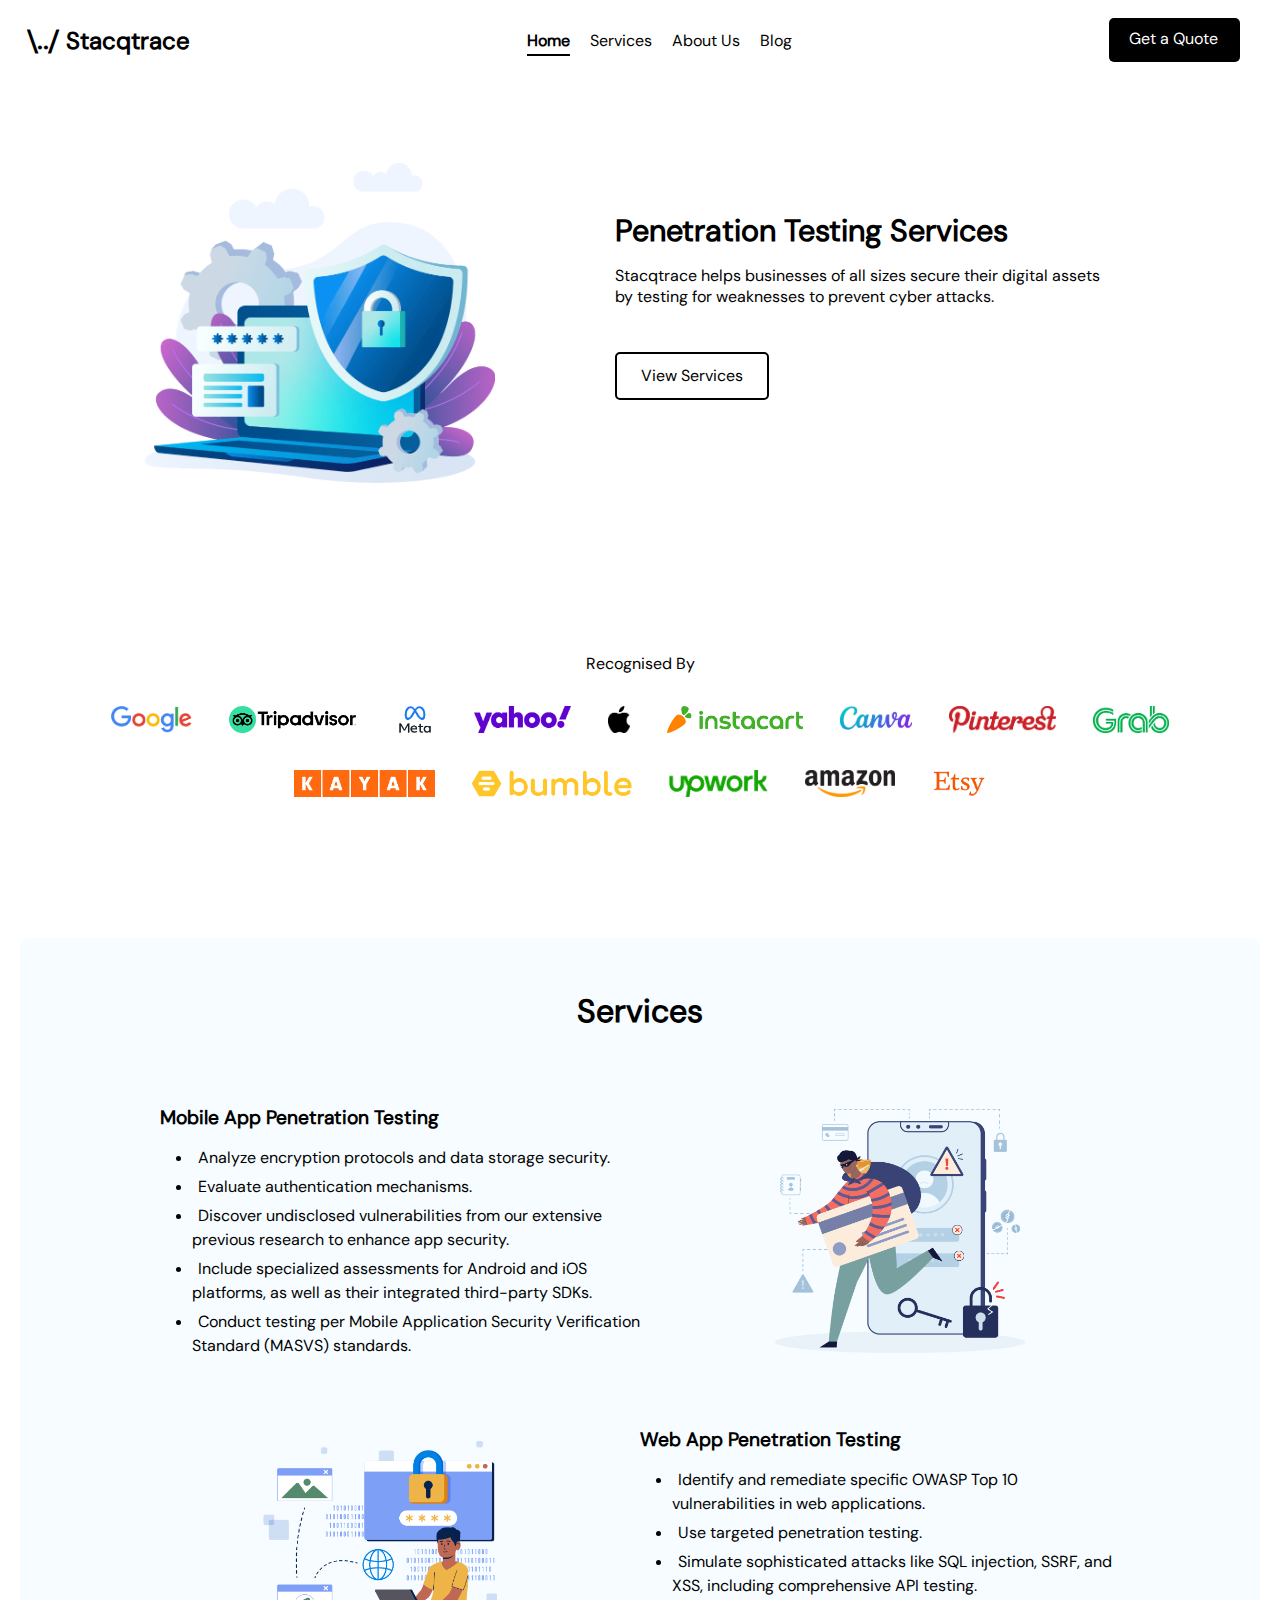
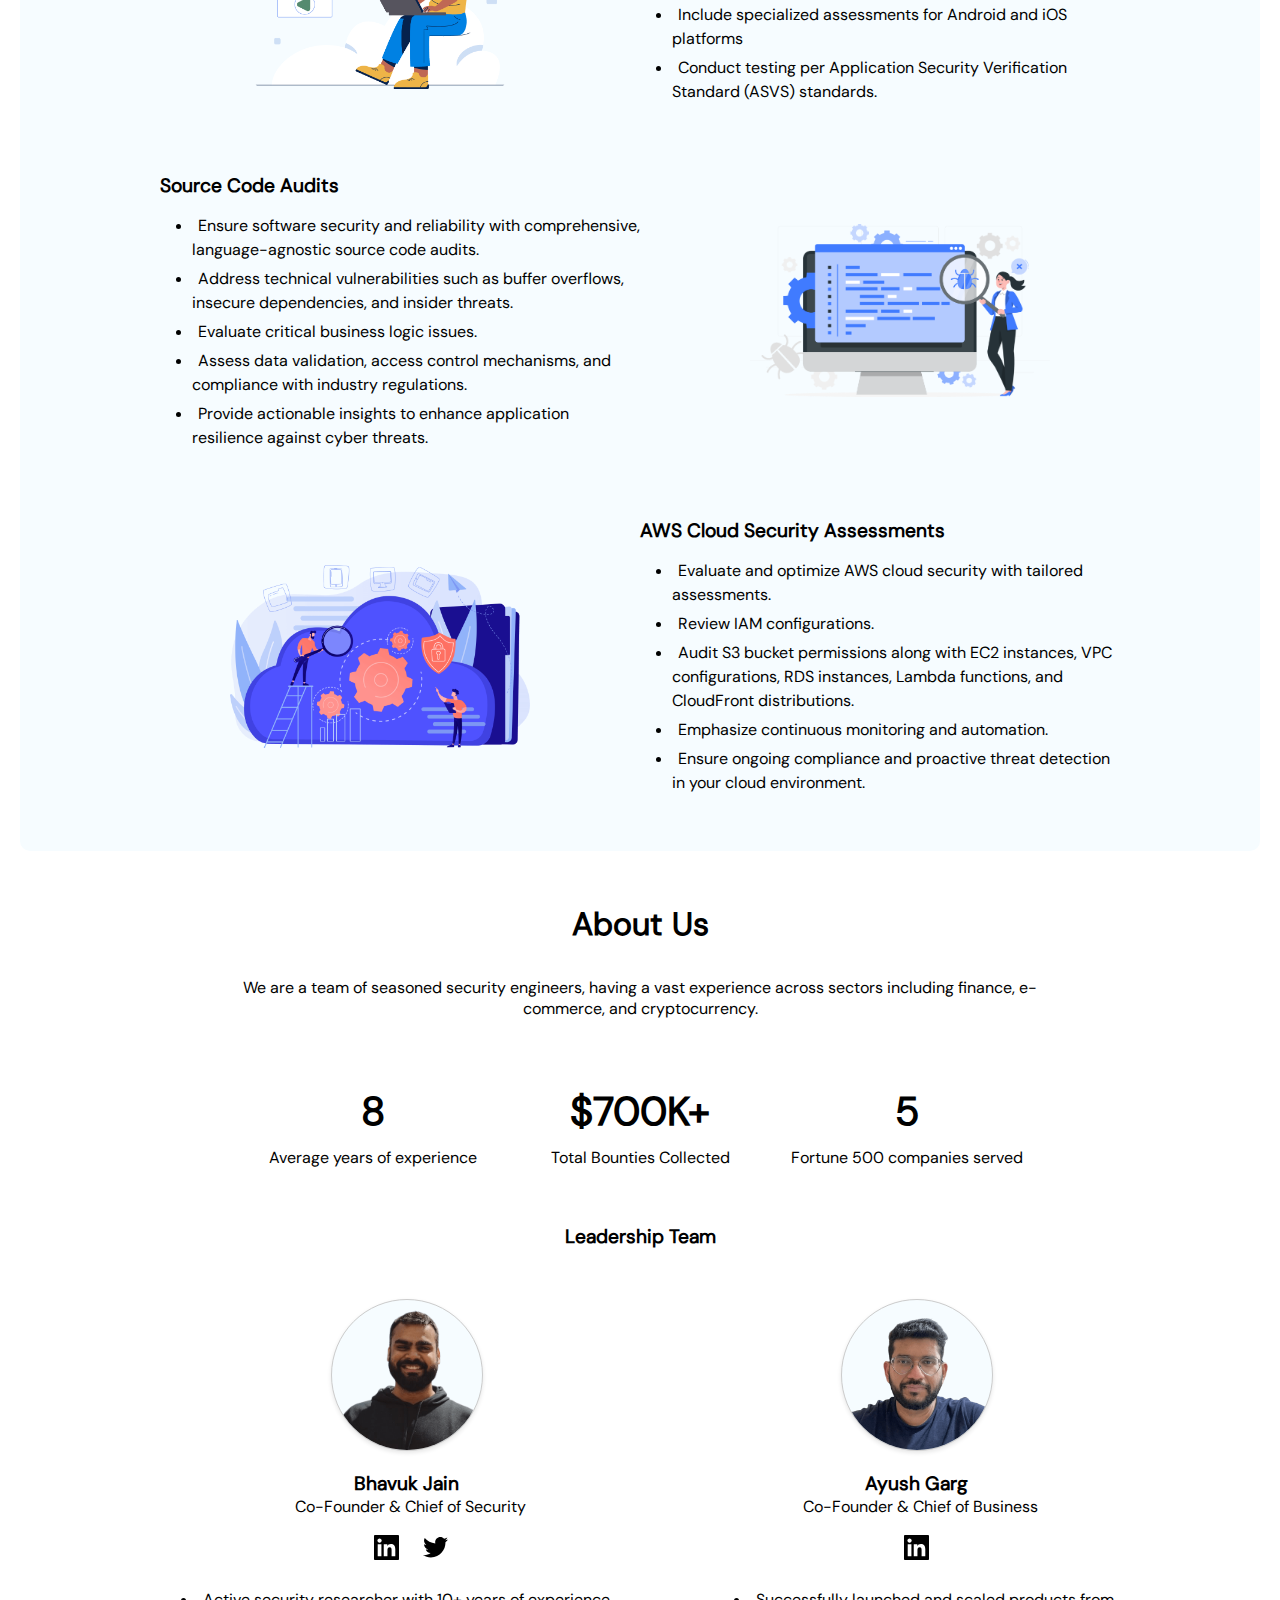
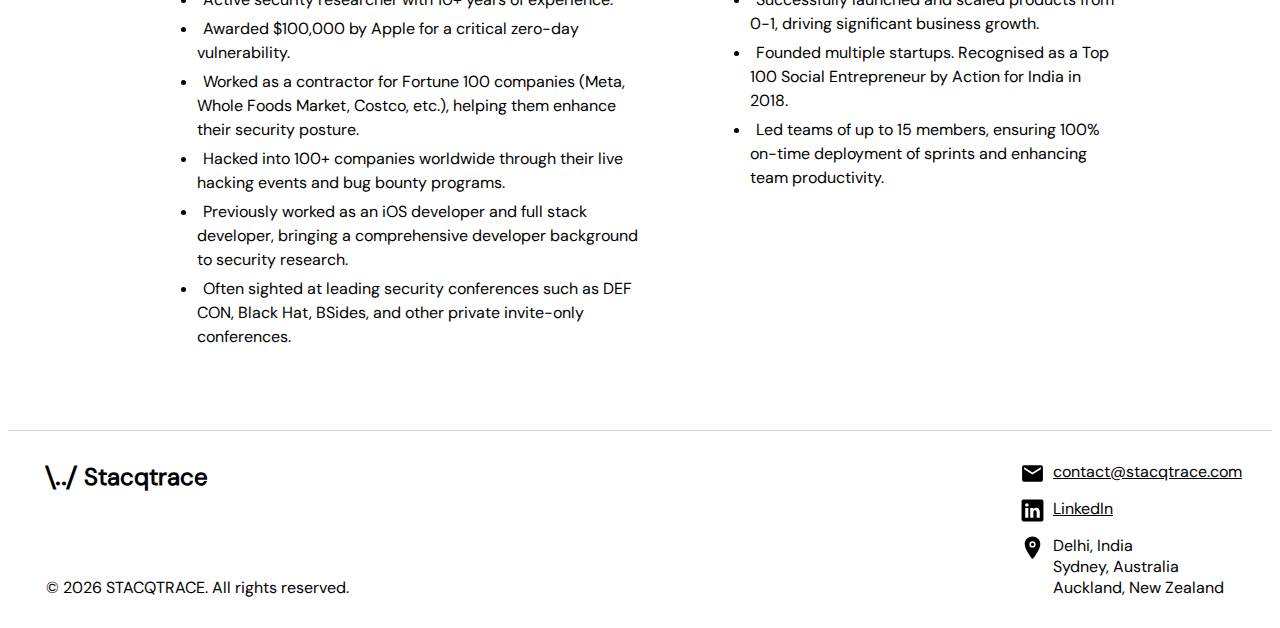
==== index.html @ ad6ca6e6 "favicon fix" ====
<!DOCTYPE html><html><head><meta charSet="utf-8"/><meta http-equiv="x-ua-compatible" content="ie=edge"/><meta name="viewport" content="width=device-width, initial-scale=1, shrink-to-fit=no"/><meta name="generator" content="Gatsby 5.13.5"/><meta data-react-helmet="true" name="description" content="Penetration Testing Services"/><meta data-react-helmet="true" property="og:title" content="Stacqtrace"/><meta data-react-helmet="true" property="og:description" content="Penetration Testing Services"/><meta data-react-helmet="true" property="og:image" content="https://stacqtrace.com/icon.png"/><meta data-react-helmet="true" property="og:url" content="https://stacqtrace.com"/><meta data-react-helmet="true" property="og:type" content="website"/><meta data-react-helmet="true" name="twitter:card" content="summary_large_image"/><meta data-react-helmet="true" name="twitter:title" content="Stacqtrace"/><meta data-react-helmet="true" name="twitter:description" content="Penetration Testing Services"/><meta data-react-helmet="true" name="twitter:image" content="https://stacqtrace.com/icon.png"/><style data-href="/styles.8df2795096fae290df14.css" data-identity="gatsby-global-css">@font-face{font-display:swap;font-family:DM Sans;font-style:normal;font-weight:400;src:url([data-uri]) format("woff2"),url(/static/dm-sans-latin-ext-400-normal-413af63a119bbef9e8cdc47bfcb71fc8.woff) format("woff");unicode-range:u+0100-02af,u+0304,u+0308,u+0329,u+1e00-1e9f,u+1ef2-1eff,u+2020,u+20a0-20ab,u+20ad-20c0,u+2113,u+2c60-2c7f,u+a720-a7ff}@font-face{font-display:swap;font-family:DM Sans;font-style:normal;font-weight:400;src:url(/static/dm-sans-latin-400-normal-d6dd259ebf3e3a66be698d01f466e591.woff2) format("woff2"),url(/static/dm-sans-latin-400-normal-693210afc0f6e924904e821ef7cf7c60.woff) format("woff");unicode-range:u+00??,u+0131,u+0152-0153,u+02bb-02bc,u+02c6,u+02da,u+02dc,u+0304,u+0308,u+0329,u+2000-206f,u+2074,u+20ac,u+2122,u+2191,u+2193,u+2212,u+2215,u+feff,u+fffd}@font-face{font-display:swap;font-family:Ubuntu;font-style:normal;font-weight:400;src:url(/static/ubuntu-cyrillic-ext-400-normal-80c010be16bde8b7e613a74066e2b9ef.woff2) format("woff2"),url(/static/ubuntu-cyrillic-ext-400-normal-fe8ca02775a36a7640cb6bc815f2a5f4.woff) format("woff");unicode-range:u+0460-052f,u+1c80-1c88,u+20b4,u+2de0-2dff,u+a640-a69f,u+fe2e-fe2f}@font-face{font-display:swap;font-family:Ubuntu;font-style:normal;font-weight:400;src:url(/static/ubuntu-cyrillic-400-normal-5baf1f37de97e50ab654c46ecdfa687b.woff2) format("woff2"),url([data-uri]) format("woff");unicode-range:u+0301,u+0400-045f,u+0490-0491,u+04b0-04b1,u+2116}@font-face{font-display:swap;font-family:Ubuntu;font-style:normal;font-weight:400;src:url(/static/ubuntu-greek-ext-400-normal-7f5049065c02fb5e06282aeab839cbb2.woff2) format("woff2"),url([data-uri]) format("woff");unicode-range:u+1f??}@font-face{font-display:swap;font-family:Ubuntu;font-style:normal;font-weight:400;src:url(/static/ubuntu-greek-400-normal-038ee74fde7a2c872ee2f9a62edb69d8.woff2) format("woff2"),url([data-uri]) format("woff");unicode-range:u+0370-0377,u+037a-037f,u+0384-038a,u+038c,u+038e-03a1,u+03a3-03ff}@font-face{font-display:swap;font-family:Ubuntu;font-style:normal;font-weight:400;src:url(/static/ubuntu-latin-ext-400-normal-9967dbf10fc3cb92edfb247472a17ec0.woff2) format("woff2"),url(/static/ubuntu-latin-ext-400-normal-da2e1b790a2d4c962274feaf7f0f518f.woff) format("woff");unicode-range:u+0100-02af,u+0304,u+0308,u+0329,u+1e00-1e9f,u+1ef2-1eff,u+2020,u+20a0-20ab,u+20ad-20c0,u+2113,u+2c60-2c7f,u+a720-a7ff}@font-face{font-display:swap;font-family:Ubuntu;font-style:normal;font-weight:400;src:url(/static/ubuntu-latin-400-normal-2f02effe392a63dc07a5cdf187b2ef09.woff2) format("woff2"),url(/static/ubuntu-latin-400-normal-933b7e9d7979ff75be23b575df798149.woff) format("woff");unicode-range:u+00??,u+0131,u+0152-0153,u+02bb-02bc,u+02c6,u+02da,u+02dc,u+0304,u+0308,u+0329,u+2000-206f,u+2074,u+20ac,u+2122,u+2191,u+2193,u+2212,u+2215,u+feff,u+fffd}</style><link as="font" href="/static/ubuntu-latin-400-normal-2f02effe392a63dc07a5cdf187b2ef09.woff2" rel="preload" crossorigin="anonymous"/><link as="font" href="/static/dm-sans-latin-400-normal-d6dd259ebf3e3a66be698d01f466e591.woff2" rel="preload" crossorigin="anonymous"/><style>.gatsby-image-wrapper{position:relative;overflow:hidden}.gatsby-image-wrapper picture.object-fit-polyfill{position:static!important}.gatsby-image-wrapper img{bottom:0;height:100%;left:0;margin:0;max-width:none;padding:0;position:absolute;right:0;top:0;width:100%;object-fit:cover}.gatsby-image-wrapper [data-main-image]{opacity:0;transform:translateZ(0);transition:opacity .25s linear;will-change:opacity}.gatsby-image-wrapper-constrained{display:inline-block;vertical-align:top}</style><noscript><style>.gatsby-image-wrapper noscript [data-main-image]{opacity:1!important}.gatsby-image-wrapper [data-placeholder-image]{opacity:0!important}</style></noscript><script type="module">const e="undefined"!=typeof HTMLImageElement&&"loading"in HTMLImageElement.prototype;e&&document.body.addEventListener("load",(function(e){const t=e.target;if(void 0===t.dataset.mainImage)return;if(void 0===t.dataset.gatsbyImageSsr)return;let a=null,n=t;for(;null===a&&n;)void 0!==n.parentNode.dataset.gatsbyImageWrapper&&(a=n.parentNode),n=n.parentNode;const o=a.querySelector("[data-placeholder-image]"),r=new Image;r.src=t.currentSrc,r.decode().catch((()=>{})).then((()=>{t.style.opacity=1,o&&(o.style.opacity=0,o.style.transition="opacity 500ms linear")}))}),!0);</script><title data-react-helmet="true">Stacqtrace</title><link rel="preconnect" href="https://www.googletagmanager.com"/><link rel="dns-prefetch" href="https://www.googletagmanager.com"/><link rel="icon" href="/favicon-32x32.png?v=13cc28599779debf36a614b6a0c98273" type="image/png"/><link rel="manifest" href="/manifest.webmanifest" crossorigin="anonymous"/><link rel="apple-touch-icon" sizes="16x16" href="/favicon-16x16.png?v=13cc28599779debf36a614b6a0c98273"/><link rel="apple-touch-icon" sizes="32x32" href="/favicon-32x32.png?v=13cc28599779debf36a614b6a0c98273"/><link rel="apple-touch-icon" sizes="96x96" href="/favicon-96x96.png?v=13cc28599779debf36a614b6a0c98273"/><link rel="apple-touch-icon" sizes="500x500" href="/icon.png?v=13cc28599779debf36a614b6a0c98273"/><title data-gatsby-head="true">Stacqtrace</title></head><body><div id="___gatsby"><div style="outline:none" tabindex="-1" id="gatsby-focus-wrapper"><div><div></div><div id="home"><div></div></div><div id="services"><div></div></div><div id="about-us"><div></div></div><div style="max-width:600px;margin:0 auto;padding:20px"><style>
          .form::placeholder {
            font-family: &#x27;DM Sans&#x27;;
          }
        </style><div style="position:fixed;top:0;left:0;width:100%;height:100%;background-color:rgba(0, 0, 0, 0.5);display:none;z-index:1000"></div><div style="position:fixed;border-radius:10px;top:50%;left:50%;width:50%;transform:translate(-50%, -50%);background-color:#fff;padding:20px;box-shadow:0 0 10px rgba(0, 0, 0, 0.1);z-index:1001;display:none;max-width:80%;max-height:80%;overflow:auto"><svg stroke="currentColor" fill="currentColor" stroke-width="0" viewBox="0 0 1024 1024" fill-rule="evenodd" style="position:absolute;right:16px;cursor:pointer" height="25" width="25" xmlns="http://www.w3.org/2000/svg"><path d="M512 64c247.4 0 448 200.6 448 448S759.4 960 512 960 64 759.4 64 512 264.6 64 512 64Zm0 76c-205.4 0-372 166.6-372 372s166.6 372 372 372 372-166.6 372-372-166.6-372-372-372Zm128.013 198.826c.023.007.042.018.083.059l45.02 45.019c.04.04.05.06.058.083a.118.118 0 0 1 0 .07c-.007.022-.018.041-.059.082L557.254 512l127.861 127.862a.268.268 0 0 1 .05.06l.009.023a.118.118 0 0 1 0 .07c-.007.022-.018.041-.059.082l-45.019 45.02c-.04.04-.06.05-.083.058a.118.118 0 0 1-.07 0c-.022-.007-.041-.018-.082-.059L512 557.254 384.14 685.115c-.042.041-.06.052-.084.059a.118.118 0 0 1-.07 0c-.022-.007-.041-.018-.082-.059l-45.02-45.019c-.04-.04-.05-.06-.058-.083a.118.118 0 0 1 0-.07c.007-.022.018-.041.059-.082L466.745 512l-127.86-127.86a.268.268 0 0 1-.05-.061l-.009-.023a.118.118 0 0 1 0-.07c.007-.022.018-.041.059-.082l45.019-45.02c.04-.04.06-.05.083-.058a.118.118 0 0 1 .07 0c.022.007.041.018.082.059L512 466.745l127.862-127.86c.04-.041.06-.052.083-.059a.118.118 0 0 1 .07 0Z"></path></svg><p style="text-align:center;margin-bottom:20px;color:#000000;font-family:DM Sans;font-size:2rem;font-weight:bold">Contact Us</p><form style="display:flex;flex-direction:column"><div style="margin-bottom:15px"><p style="font-weight:bold;color:#000000;font-family:DM Sans">Please tell us how can we help you?</p><textarea class="form" name="message" style="width:100%;padding:8px;font-size:1rem;border:1px solid #ccc;border-radius:4px;box-sizing:border-box;resize:vertical;margin-top:5px" rows="4" placeholder="Message...." required=""></textarea></div><div style="margin-bottom:15px"><p style="font-weight:bold;color:#000000;font-family:DM Sans">How shall we get back to you?</p><input class="form" type="text" name="name" style="width:100%;padding:8px;font-size:1rem;border:1px solid #ccc;border-radius:4px;box-sizing:border-box;margin-top:5px" placeholder="Enter Name" required="" value=""/></div><div style="margin-bottom:15px"><input class="form" type="email" name="email" style="width:100%;padding:8px;font-size:1rem;border:1px solid #ccc;border-radius:4px;box-sizing:border-box;margin-top:5px" placeholder="Enter your work email" required="" value=""/></div><button type="submit" style="width:100%;background-color:#000000;color:#fff;border:none;border-radius:5px;cursor:pointer;font-family:DM Sans;margin-top:10px;height:50px;font-size:1rem">Submit</button></form></div></div><div></div></div></div><div id="gatsby-announcer" style="position:absolute;top:0;width:1px;height:1px;padding:0;overflow:hidden;clip:rect(0, 0, 0, 0);white-space:nowrap;border:0" aria-live="assertive" aria-atomic="true"></div></div><script async="" src="https://www.googletagmanager.com/gtag/js?id=G-M4YF1R3KZX"></script><script>
      window.excludeGtagPaths=[/^(?:\/preview\/(?:(?!(?:\/|^)\.).)*?)$/,/^(?:\/do\-not\-track\/me\/too\/)$/];
      function gaOptout(){document.cookie=disableStr+'=true; expires=Thu, 31 Dec 2099 23:59:59 UTC;path=/',window[disableStr]=!0}var gaProperty='G-M4YF1R3KZX',disableStr='ga-disable-'+gaProperty;document.cookie.indexOf(disableStr+'=true')>-1&&(window[disableStr]=!0);
      if(!(navigator.doNotTrack == "1" || window.doNotTrack == "1")) {
        window.dataLayer = window.dataLayer || [];
        function gtag(){dataLayer.push(arguments);}
        gtag('js', new Date());

        gtag('config', 'G-M4YF1R3KZX', {"anonymize_ip":true,"cookie_expires":0,"send_page_view":false});gtag('config', 'GTM-K72VN3SH', {"anonymize_ip":true,"cookie_expires":0,"send_page_view":false});
      }
      </script><script id="gatsby-script-loader">/*<![CDATA[*/window.pagePath="/";/*]]>*/</script><!-- slice-start id="_gatsby-scripts-1" -->
          <script
            id="gatsby-chunk-mapping"
          >
            window.___chunkMapping="{\"app\":[\"/app-4b92769f5cedb827c971.js\"],\"component---src-pages-404-js\":[\"/component---src-pages-404-js-f93b475869ee803fdf45.js\"],\"component---src-pages-index-js\":[\"/component---src-pages-index-js-a989d0488d97c8d8d758.js\"]}";
          </script>
        <script>window.___webpackCompilationHash="3192bc51c651575f2812";</script><script src="/webpack-runtime-4a0ef86c1f407affdd9f.js" async></script><script src="/framework-36de6d2f741708e1e319.js" async></script><script src="/app-4b92769f5cedb827c971.js" async></script><!-- slice-end id="_gatsby-scripts-1" --></body></html>
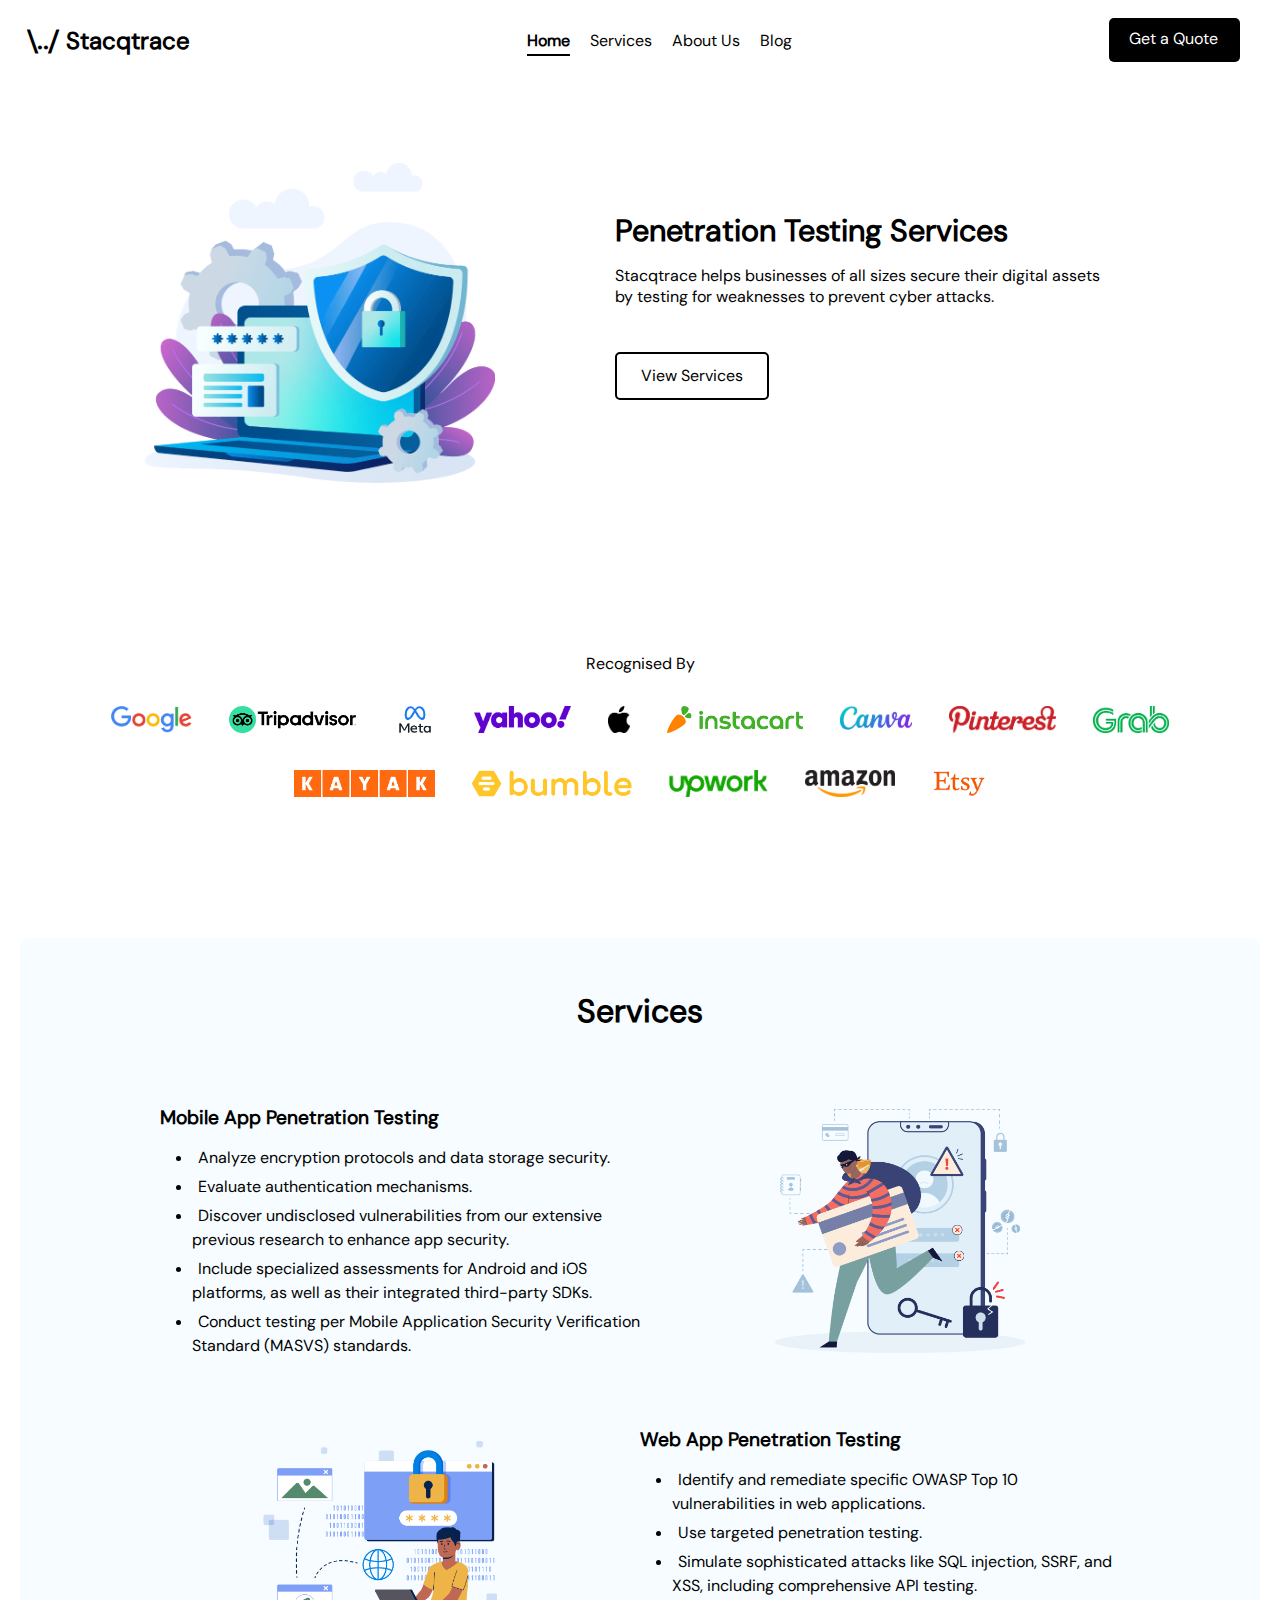
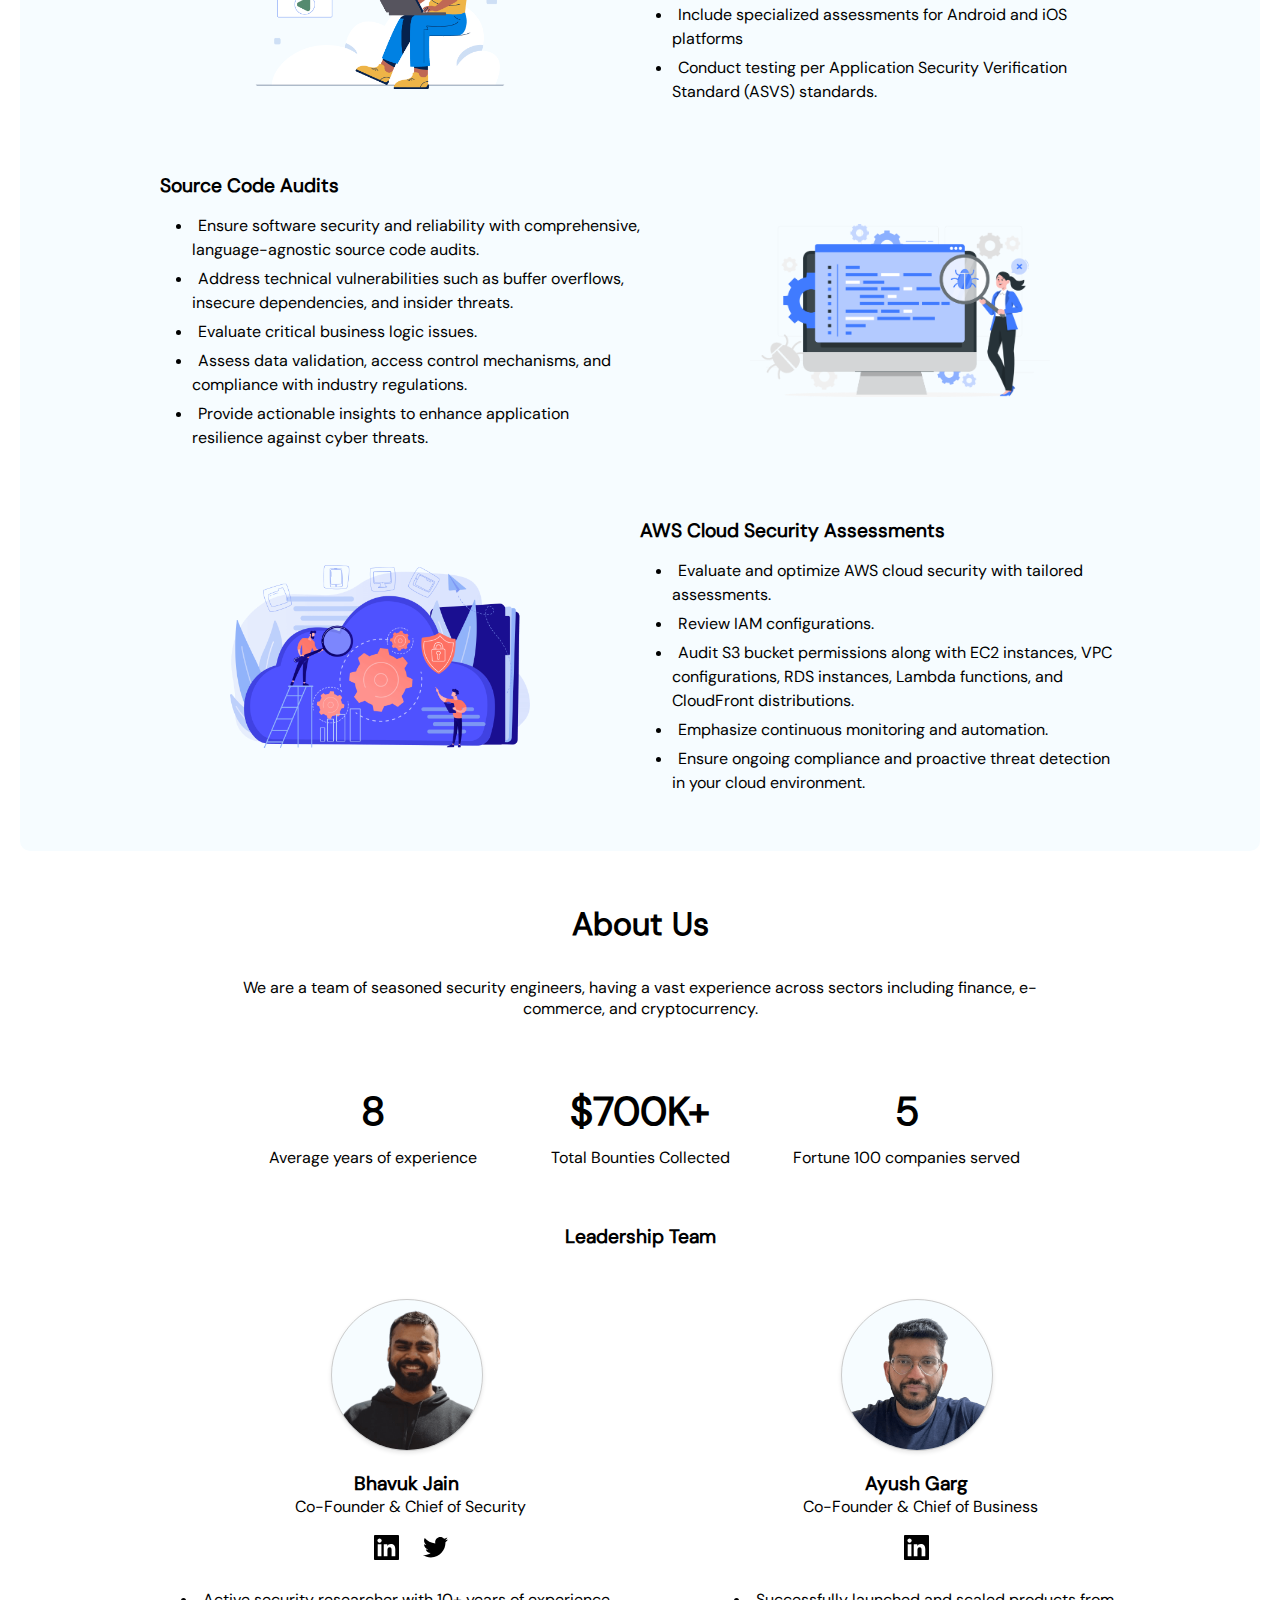
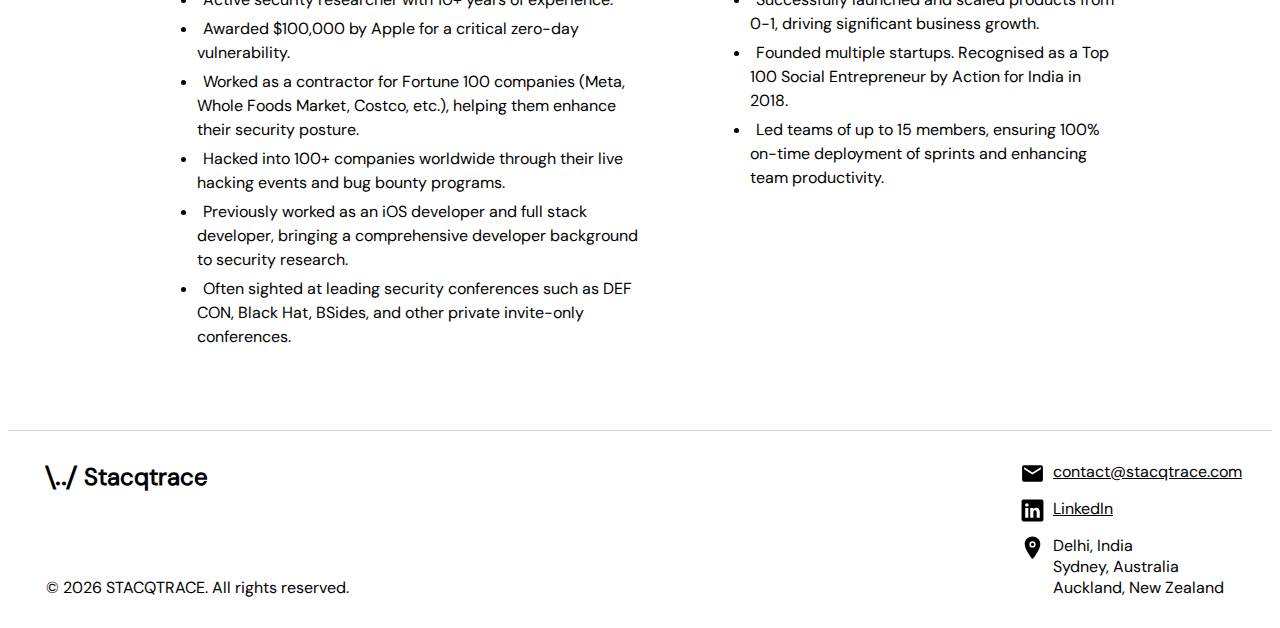
==== commit 155b506f: "ui fixes" ====
--- a/index.html
+++ b/index.html
@@ -16,6 +16,6 @@
           <script
             id="gatsby-chunk-mapping"
           >
-            window.___chunkMapping="{\"app\":[\"/app-4b92769f5cedb827c971.js\"],\"component---src-pages-404-js\":[\"/component---src-pages-404-js-f93b475869ee803fdf45.js\"],\"component---src-pages-index-js\":[\"/component---src-pages-index-js-a989d0488d97c8d8d758.js\"]}";
+            window.___chunkMapping="{\"app\":[\"/app-4b92769f5cedb827c971.js\"],\"component---src-pages-404-js\":[\"/component---src-pages-404-js-f93b475869ee803fdf45.js\"],\"component---src-pages-index-js\":[\"/component---src-pages-index-js-1e766f366cf0bbf1215b.js\"]}";
           </script>
-        <script>window.___webpackCompilationHash="3192bc51c651575f2812";</script><script src="/webpack-runtime-4a0ef86c1f407affdd9f.js" async></script><script src="/framework-36de6d2f741708e1e319.js" async></script><script src="/app-4b92769f5cedb827c971.js" async></script><!-- slice-end id="_gatsby-scripts-1" --></body></html>+        <script>window.___webpackCompilationHash="877df8296587ddcaad5c";</script><script src="/webpack-runtime-482726ce387e42959477.js" async></script><script src="/framework-36de6d2f741708e1e319.js" async></script><script src="/app-4b92769f5cedb827c971.js" async></script><!-- slice-end id="_gatsby-scripts-1" --></body></html>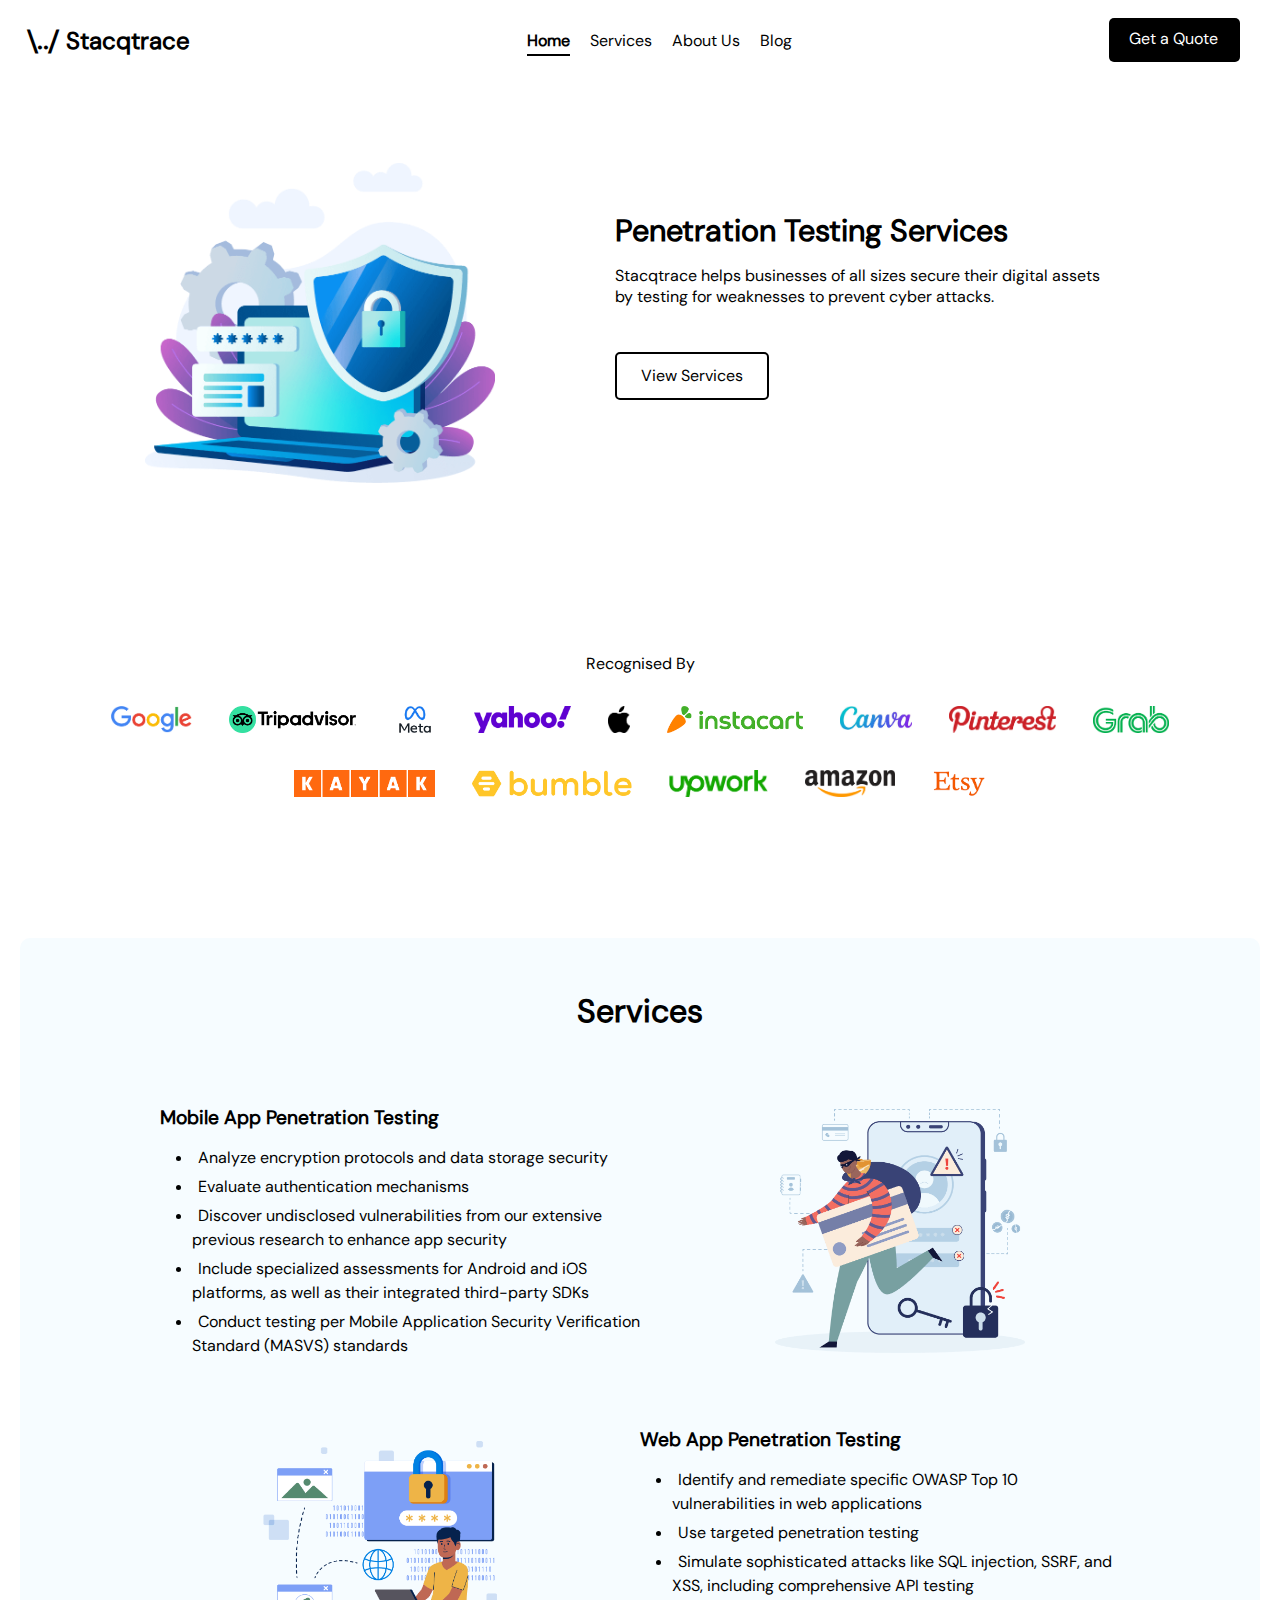
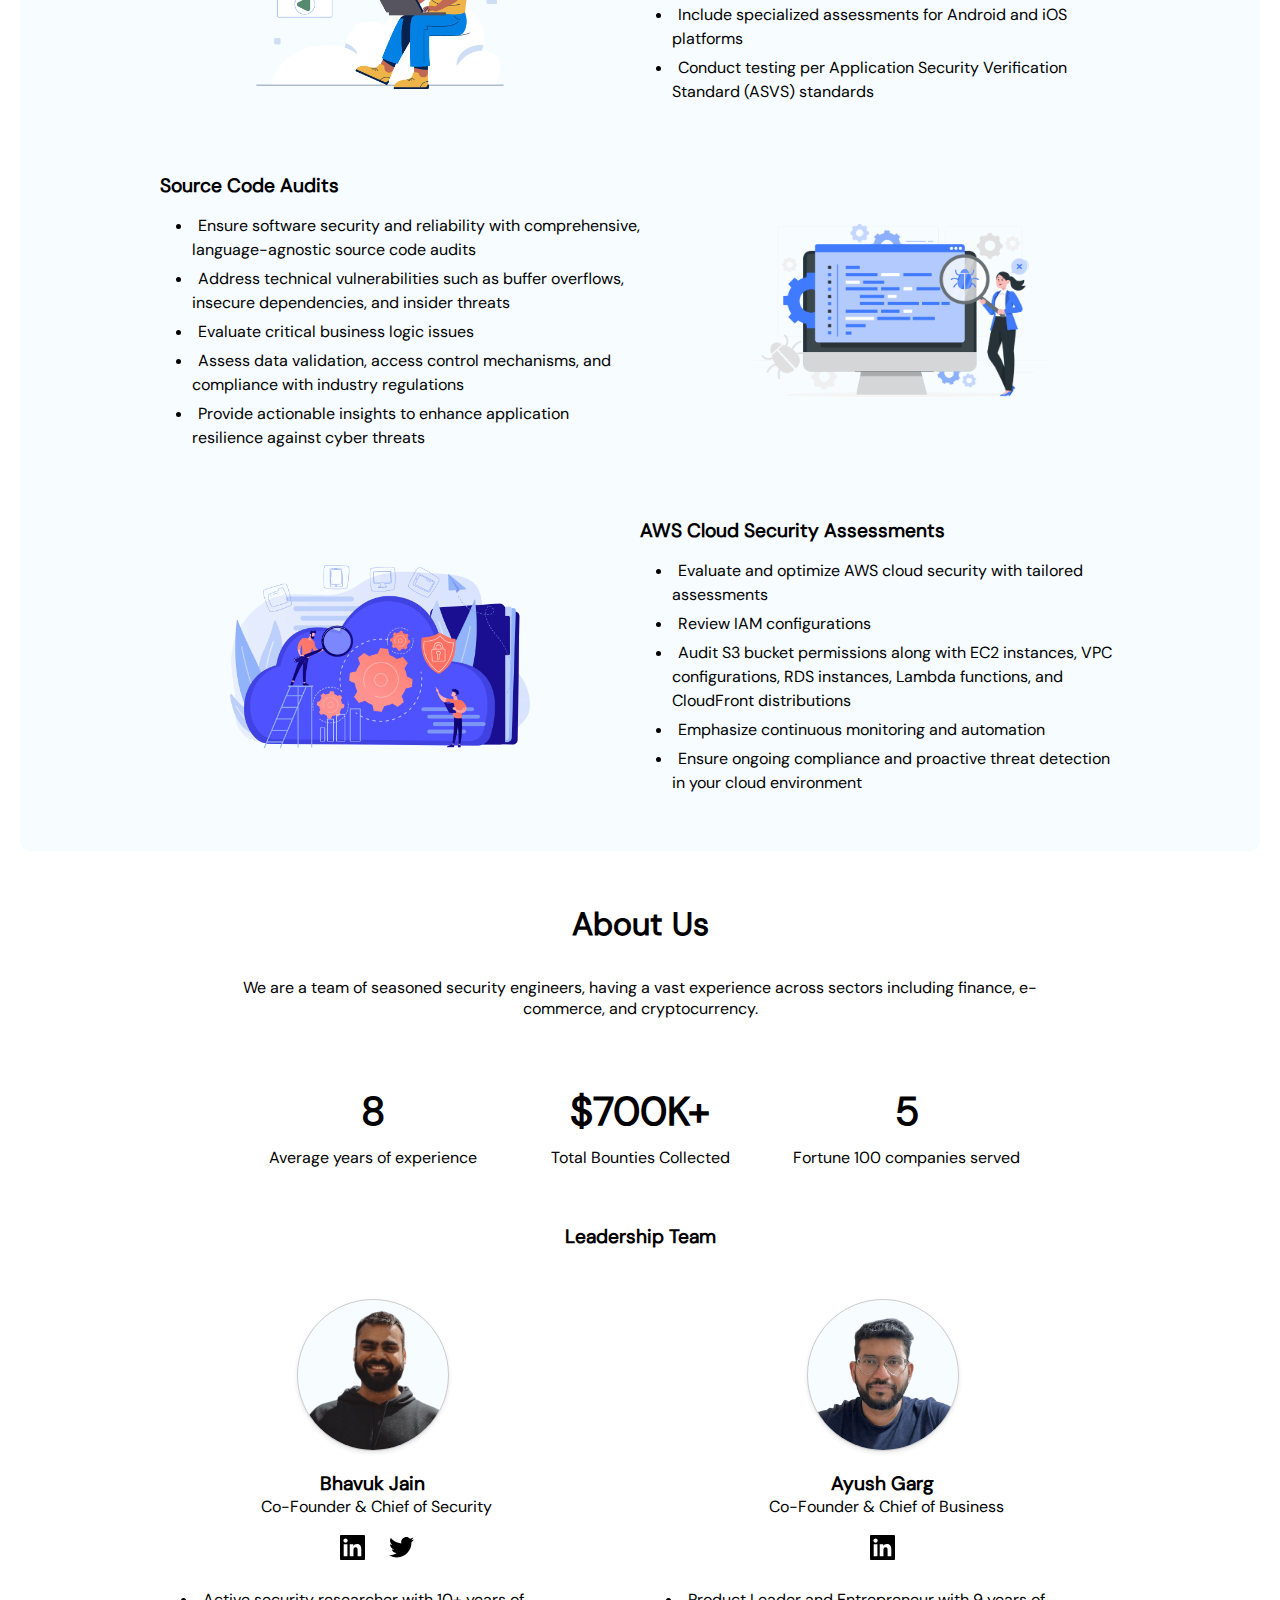
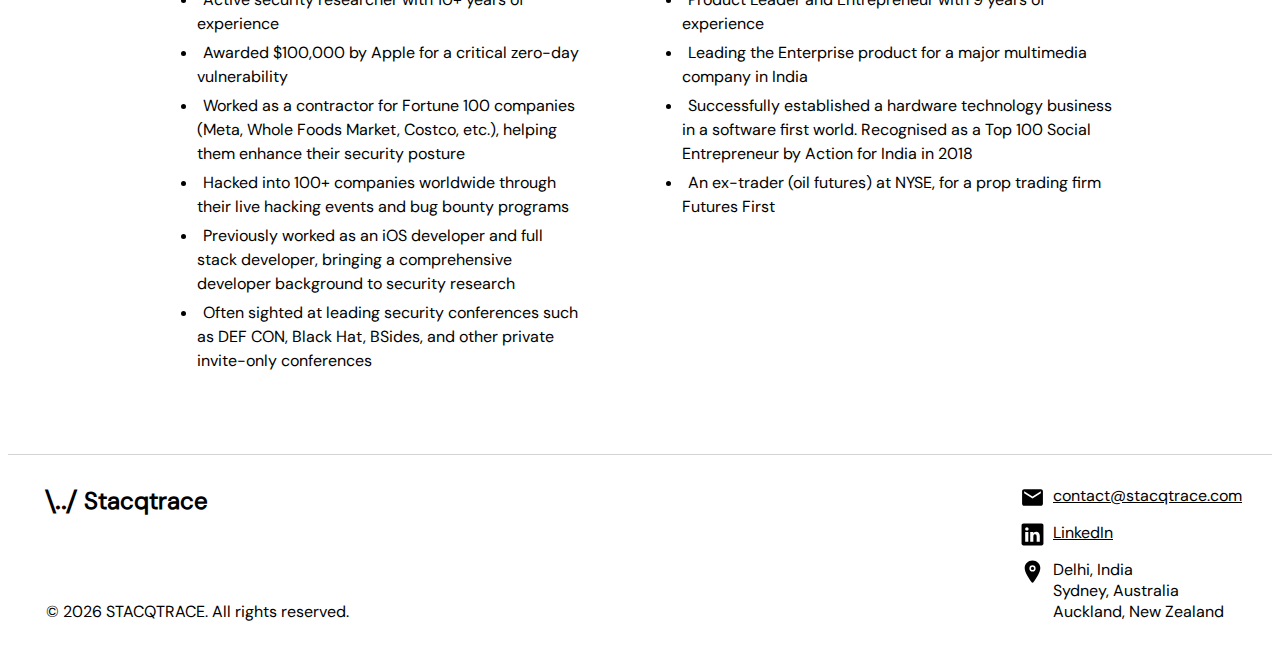
==== commit af330780: "updated ui" ====
--- a/index.html
+++ b/index.html
@@ -16,6 +16,6 @@
           <script
             id="gatsby-chunk-mapping"
           >
-            window.___chunkMapping="{\"app\":[\"/app-4b92769f5cedb827c971.js\"],\"component---src-pages-404-js\":[\"/component---src-pages-404-js-f93b475869ee803fdf45.js\"],\"component---src-pages-index-js\":[\"/component---src-pages-index-js-1e766f366cf0bbf1215b.js\"]}";
+            window.___chunkMapping="{\"app\":[\"/app-4b92769f5cedb827c971.js\"],\"component---src-pages-404-js\":[\"/component---src-pages-404-js-f93b475869ee803fdf45.js\"],\"component---src-pages-index-js\":[\"/component---src-pages-index-js-6c00e1d5096cbd1f6ded.js\"]}";
           </script>
-        <script>window.___webpackCompilationHash="877df8296587ddcaad5c";</script><script src="/webpack-runtime-482726ce387e42959477.js" async></script><script src="/framework-36de6d2f741708e1e319.js" async></script><script src="/app-4b92769f5cedb827c971.js" async></script><!-- slice-end id="_gatsby-scripts-1" --></body></html>+        <script>window.___webpackCompilationHash="9723784fd58b95a412b4";</script><script src="/webpack-runtime-6deb71a724c93728e68f.js" async></script><script src="/framework-36de6d2f741708e1e319.js" async></script><script src="/app-4b92769f5cedb827c971.js" async></script><!-- slice-end id="_gatsby-scripts-1" --></body></html>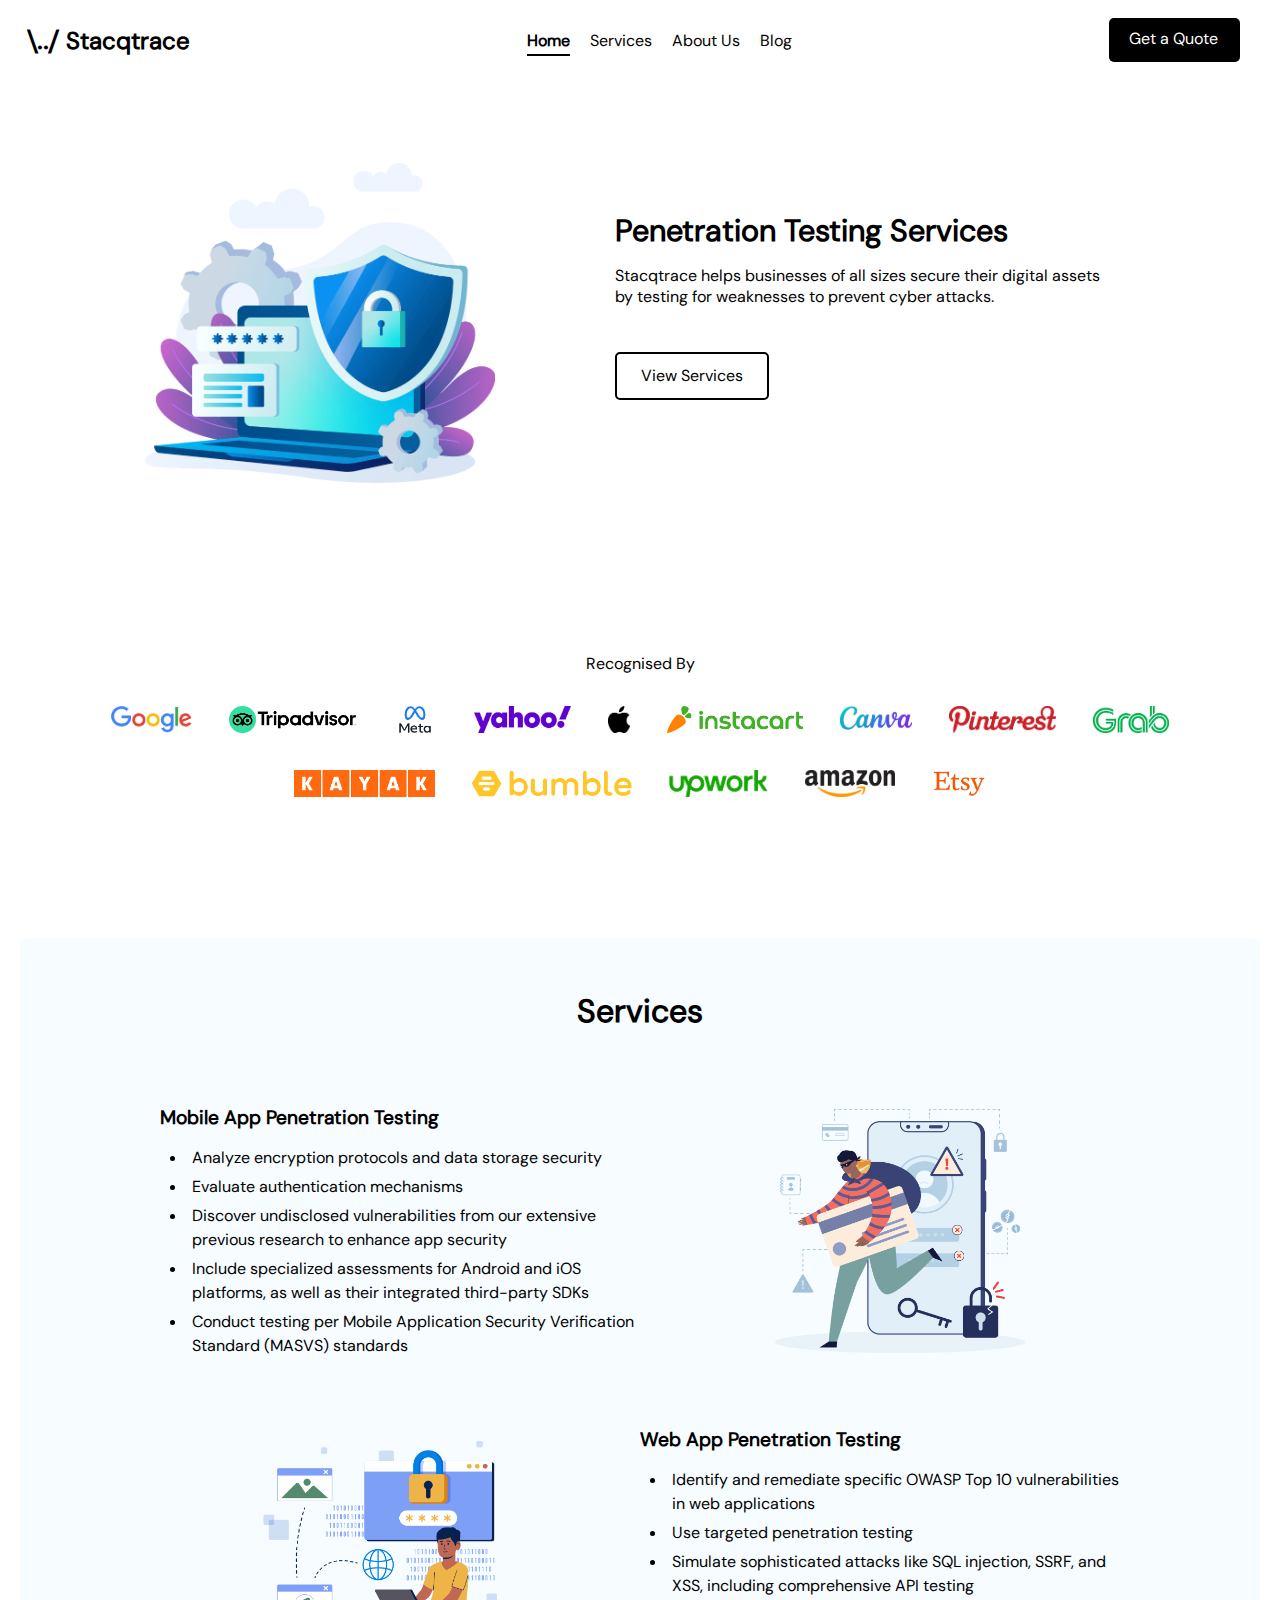
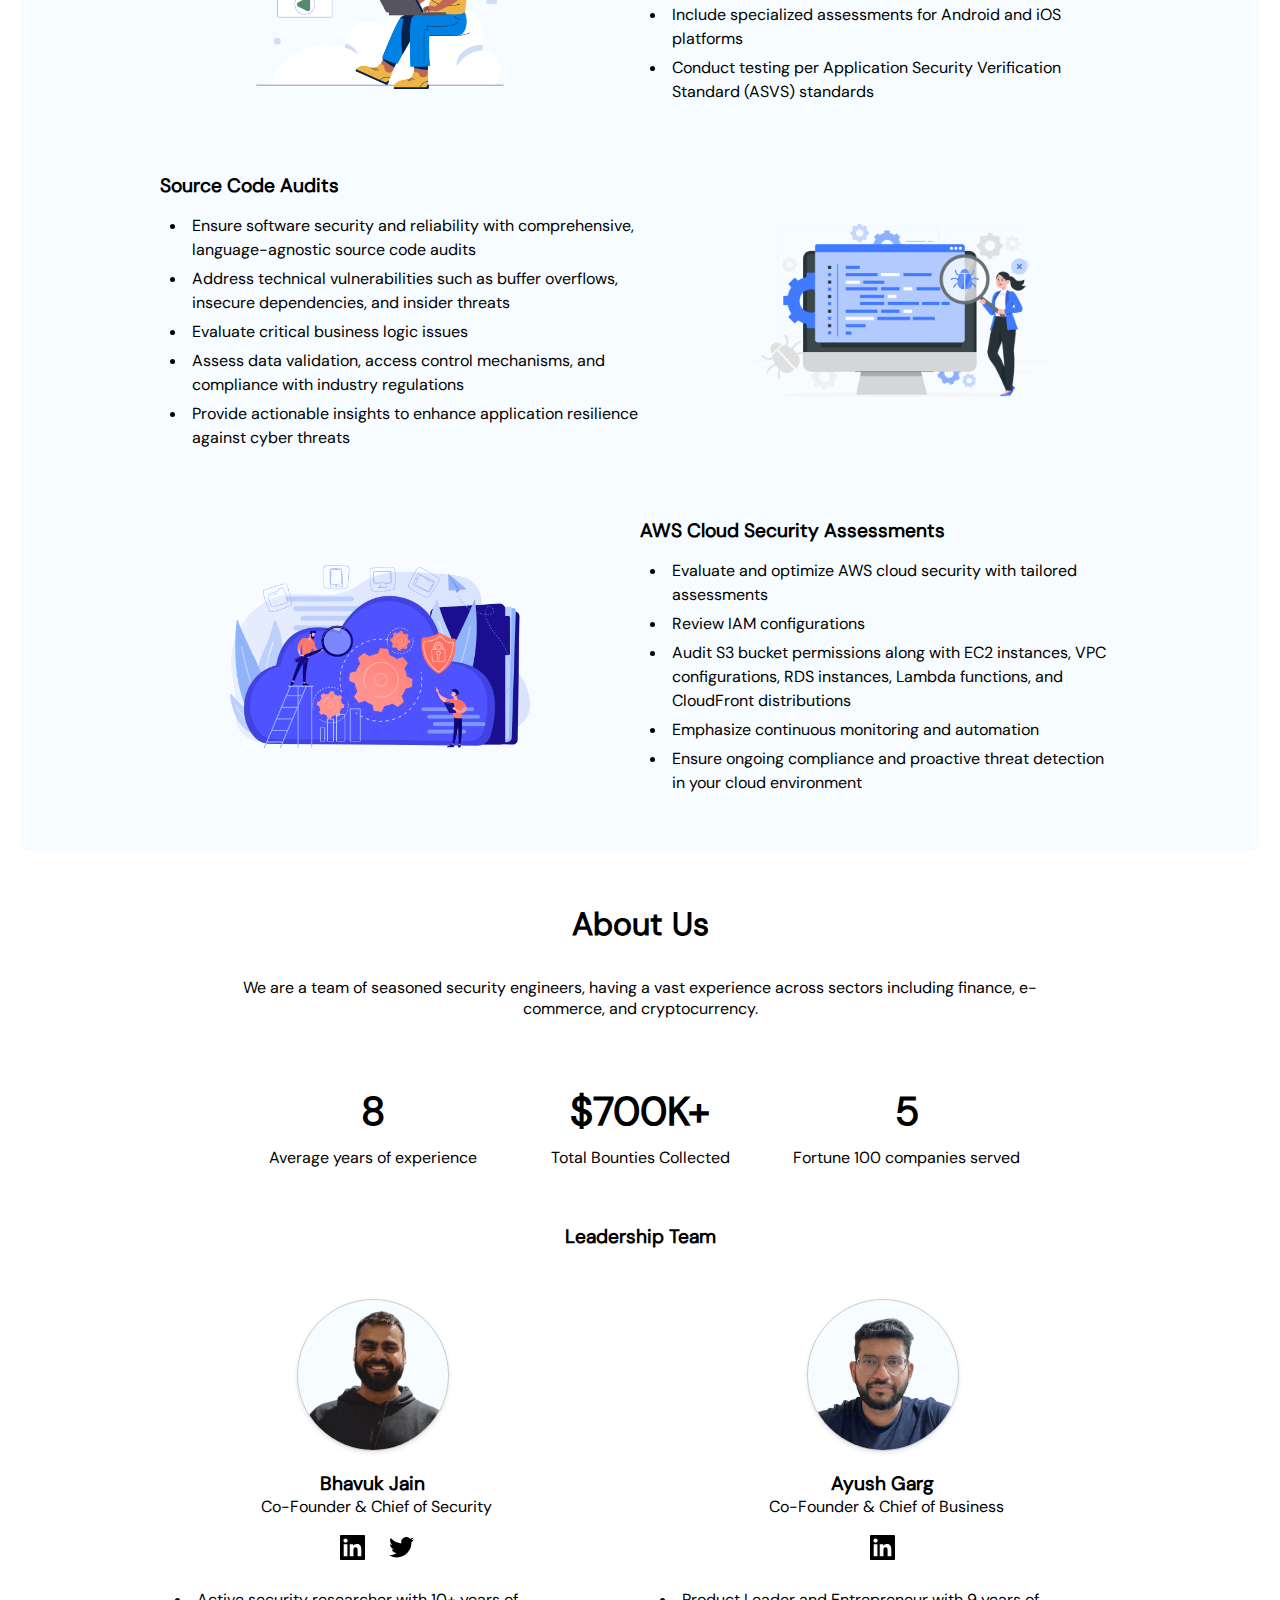
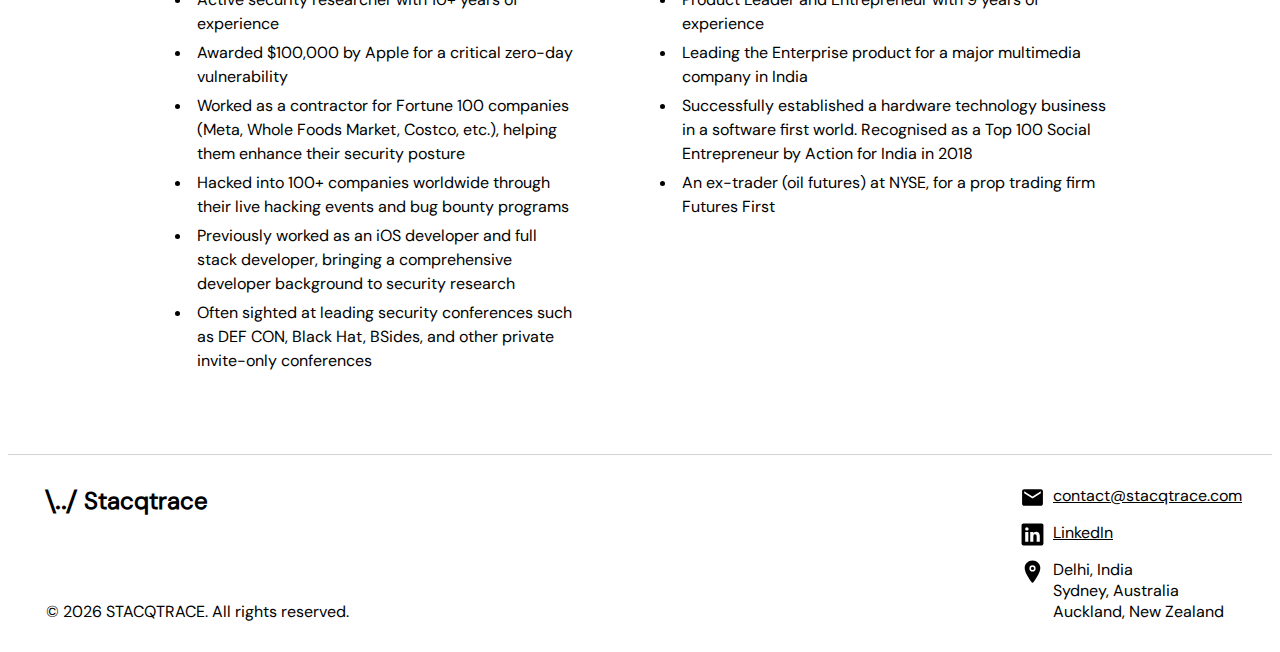
==== commit 5d049036: "ui fixes" ====
--- a/index.html
+++ b/index.html
@@ -16,6 +16,6 @@
           <script
             id="gatsby-chunk-mapping"
           >
-            window.___chunkMapping="{\"app\":[\"/app-4b92769f5cedb827c971.js\"],\"component---src-pages-404-js\":[\"/component---src-pages-404-js-f93b475869ee803fdf45.js\"],\"component---src-pages-index-js\":[\"/component---src-pages-index-js-6c00e1d5096cbd1f6ded.js\"]}";
+            window.___chunkMapping="{\"app\":[\"/app-4b92769f5cedb827c971.js\"],\"component---src-pages-404-js\":[\"/component---src-pages-404-js-f93b475869ee803fdf45.js\"],\"component---src-pages-index-js\":[\"/component---src-pages-index-js-67a6334fcf17898002b6.js\"]}";
           </script>
-        <script>window.___webpackCompilationHash="9723784fd58b95a412b4";</script><script src="/webpack-runtime-6deb71a724c93728e68f.js" async></script><script src="/framework-36de6d2f741708e1e319.js" async></script><script src="/app-4b92769f5cedb827c971.js" async></script><!-- slice-end id="_gatsby-scripts-1" --></body></html>+        <script>window.___webpackCompilationHash="881dbc7180e121090d02";</script><script src="/webpack-runtime-e8d574c8227cdf0acd01.js" async></script><script src="/framework-36de6d2f741708e1e319.js" async></script><script src="/app-4b92769f5cedb827c971.js" async></script><!-- slice-end id="_gatsby-scripts-1" --></body></html>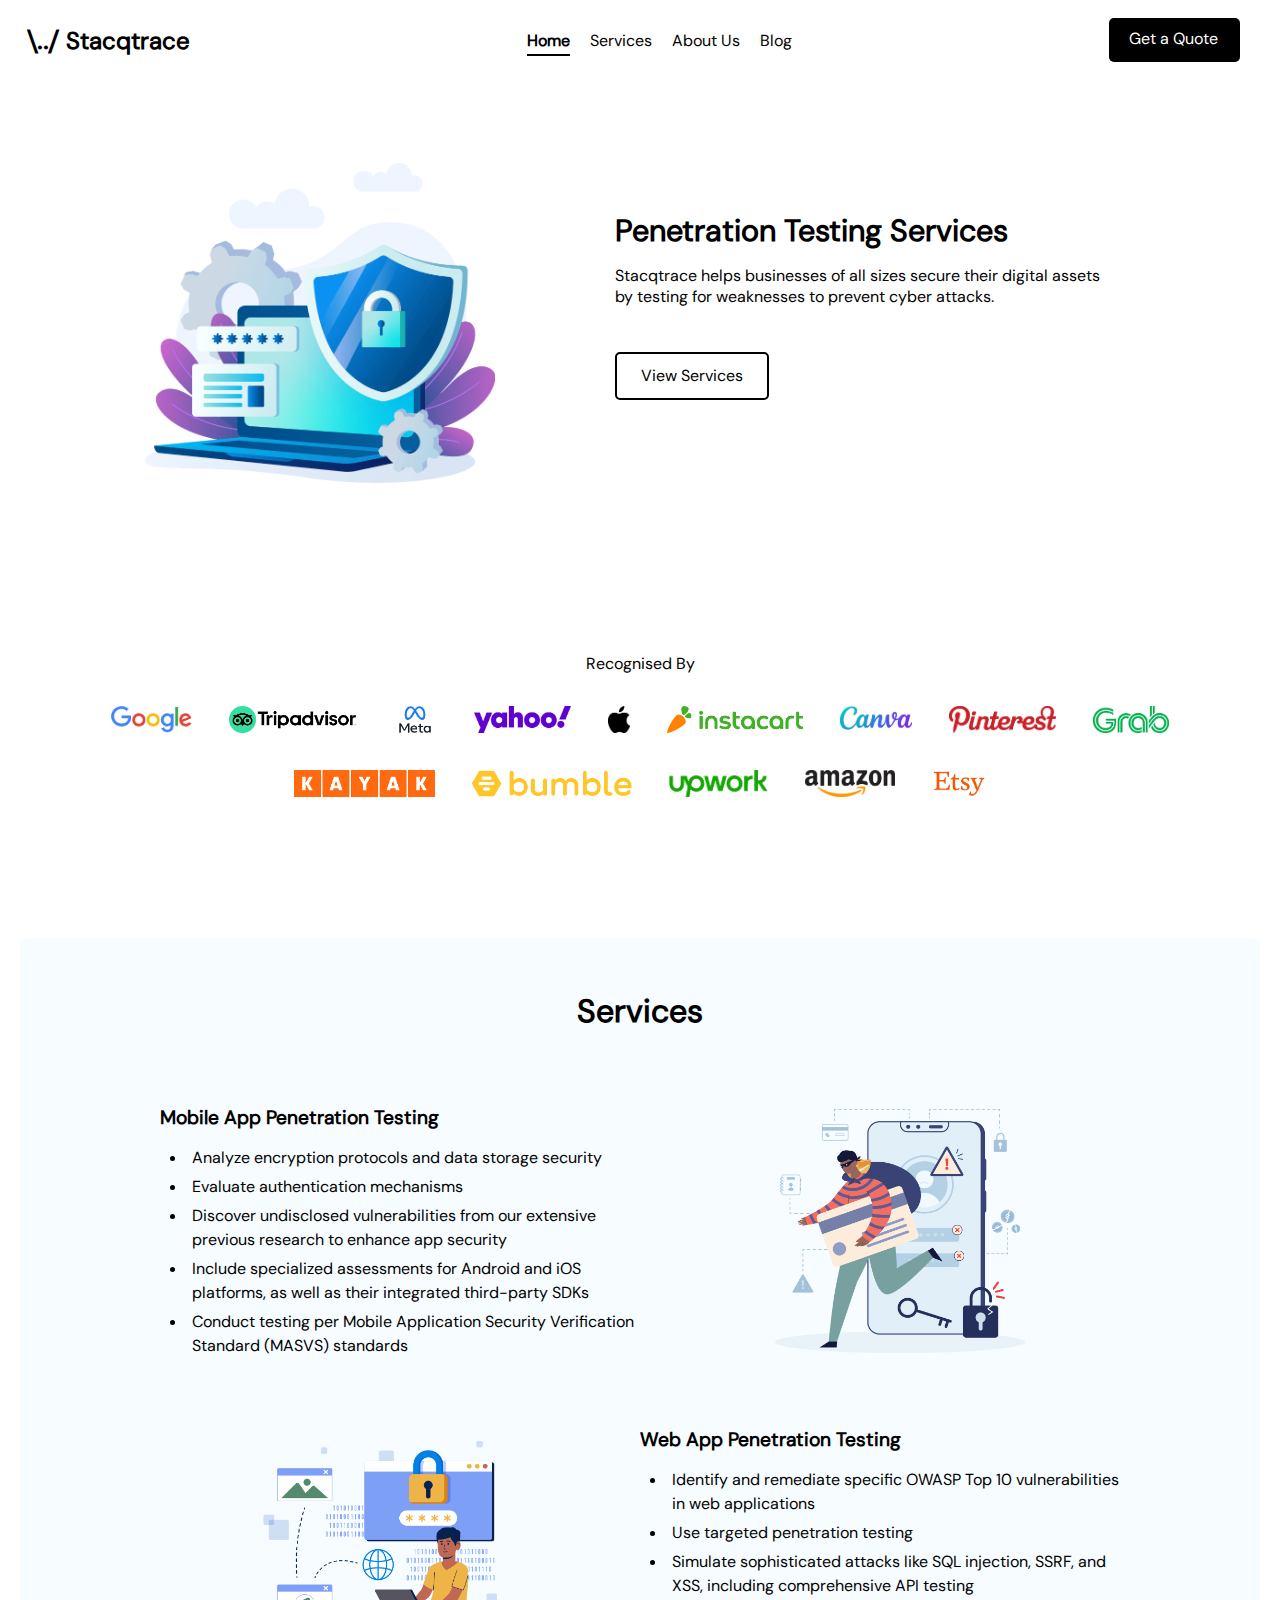
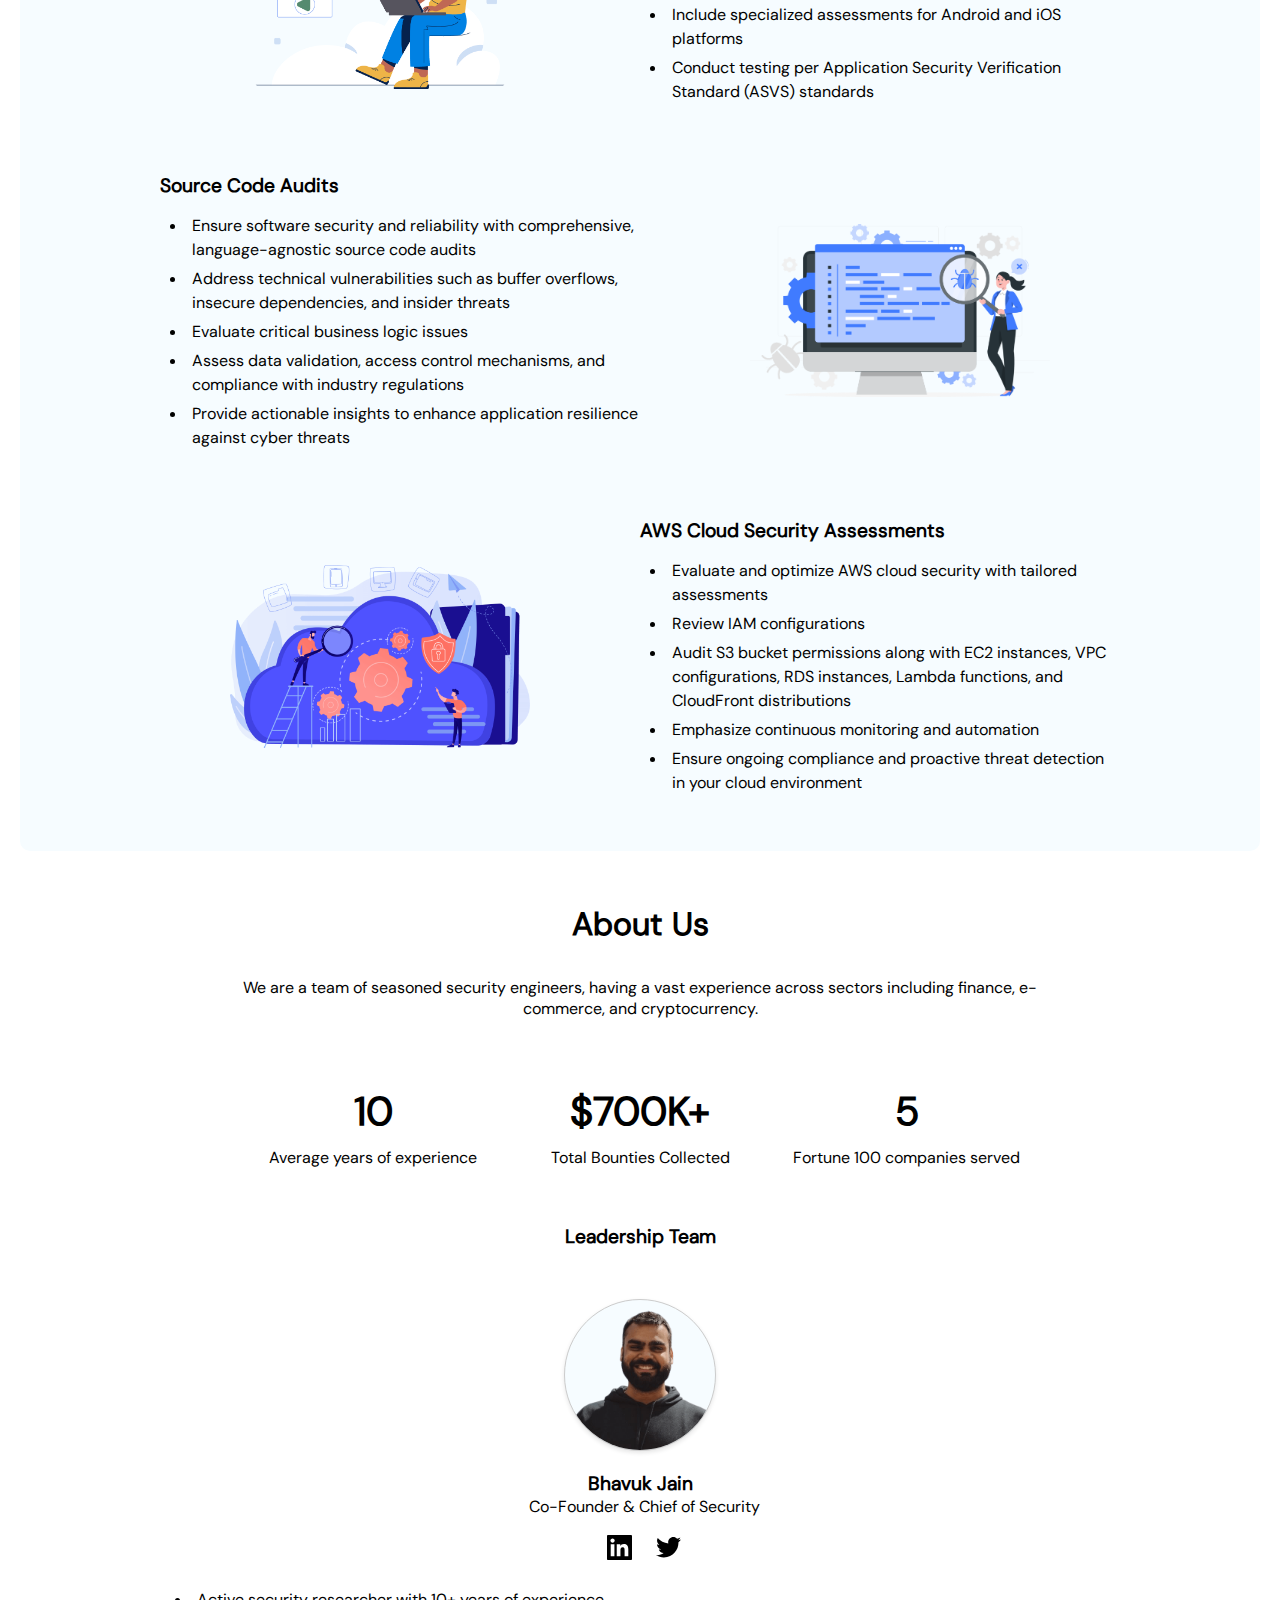
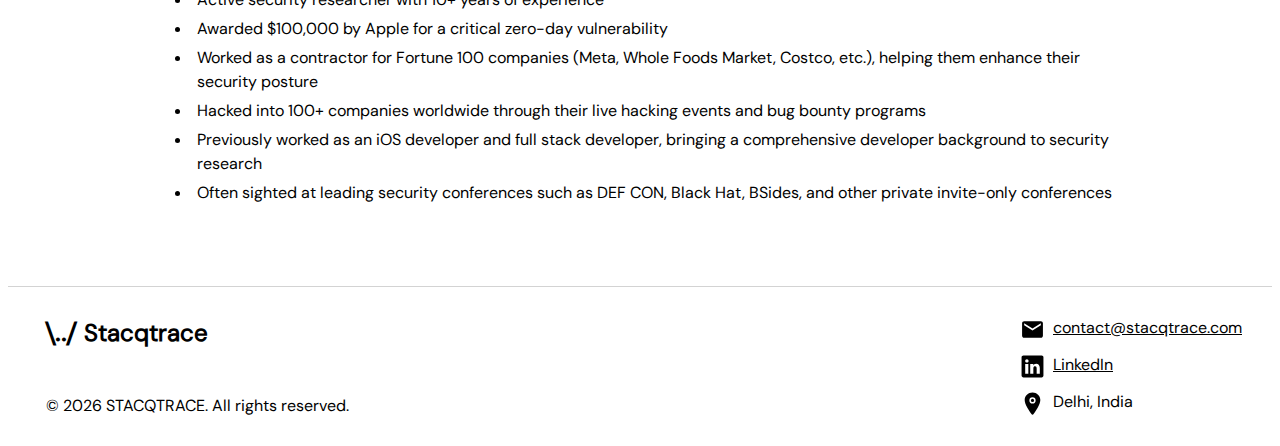
==== commit 994fd3d0: "theme updated" ====
--- a/index.html
+++ b/index.html
@@ -1,21 +1,21 @@
-<!DOCTYPE html><html><head><meta charSet="utf-8"/><meta http-equiv="x-ua-compatible" content="ie=edge"/><meta name="viewport" content="width=device-width, initial-scale=1, shrink-to-fit=no"/><meta name="generator" content="Gatsby 5.13.5"/><meta data-react-helmet="true" name="description" content="Penetration Testing Services"/><meta data-react-helmet="true" property="og:title" content="Stacqtrace"/><meta data-react-helmet="true" property="og:description" content="Penetration Testing Services"/><meta data-react-helmet="true" property="og:image" content="https://stacqtrace.com/icon.png"/><meta data-react-helmet="true" property="og:url" content="https://stacqtrace.com"/><meta data-react-helmet="true" property="og:type" content="website"/><meta data-react-helmet="true" name="twitter:card" content="summary_large_image"/><meta data-react-helmet="true" name="twitter:title" content="Stacqtrace"/><meta data-react-helmet="true" name="twitter:description" content="Penetration Testing Services"/><meta data-react-helmet="true" name="twitter:image" content="https://stacqtrace.com/icon.png"/><style data-href="/styles.8df2795096fae290df14.css" data-identity="gatsby-global-css">@font-face{font-display:swap;font-family:DM Sans;font-style:normal;font-weight:400;src:url([data-uri]) format("woff2"),url(/static/dm-sans-latin-ext-400-normal-413af63a119bbef9e8cdc47bfcb71fc8.woff) format("woff");unicode-range:u+0100-02af,u+0304,u+0308,u+0329,u+1e00-1e9f,u+1ef2-1eff,u+2020,u+20a0-20ab,u+20ad-20c0,u+2113,u+2c60-2c7f,u+a720-a7ff}@font-face{font-display:swap;font-family:DM Sans;font-style:normal;font-weight:400;src:url(/static/dm-sans-latin-400-normal-d6dd259ebf3e3a66be698d01f466e591.woff2) format("woff2"),url(/static/dm-sans-latin-400-normal-693210afc0f6e924904e821ef7cf7c60.woff) format("woff");unicode-range:u+00??,u+0131,u+0152-0153,u+02bb-02bc,u+02c6,u+02da,u+02dc,u+0304,u+0308,u+0329,u+2000-206f,u+2074,u+20ac,u+2122,u+2191,u+2193,u+2212,u+2215,u+feff,u+fffd}@font-face{font-display:swap;font-family:Ubuntu;font-style:normal;font-weight:400;src:url(/static/ubuntu-cyrillic-ext-400-normal-80c010be16bde8b7e613a74066e2b9ef.woff2) format("woff2"),url(/static/ubuntu-cyrillic-ext-400-normal-fe8ca02775a36a7640cb6bc815f2a5f4.woff) format("woff");unicode-range:u+0460-052f,u+1c80-1c88,u+20b4,u+2de0-2dff,u+a640-a69f,u+fe2e-fe2f}@font-face{font-display:swap;font-family:Ubuntu;font-style:normal;font-weight:400;src:url(/static/ubuntu-cyrillic-400-normal-5baf1f37de97e50ab654c46ecdfa687b.woff2) format("woff2"),url([data-uri]) format("woff");unicode-range:u+0301,u+0400-045f,u+0490-0491,u+04b0-04b1,u+2116}@font-face{font-display:swap;font-family:Ubuntu;font-style:normal;font-weight:400;src:url(/static/ubuntu-greek-ext-400-normal-7f5049065c02fb5e06282aeab839cbb2.woff2) format("woff2"),url([data-uri]) format("woff");unicode-range:u+1f??}@font-face{font-display:swap;font-family:Ubuntu;font-style:normal;font-weight:400;src:url(/static/ubuntu-greek-400-normal-038ee74fde7a2c872ee2f9a62edb69d8.woff2) format("woff2"),url([data-uri]) format("woff");unicode-range:u+0370-0377,u+037a-037f,u+0384-038a,u+038c,u+038e-03a1,u+03a3-03ff}@font-face{font-display:swap;font-family:Ubuntu;font-style:normal;font-weight:400;src:url(/static/ubuntu-latin-ext-400-normal-9967dbf10fc3cb92edfb247472a17ec0.woff2) format("woff2"),url(/static/ubuntu-latin-ext-400-normal-da2e1b790a2d4c962274feaf7f0f518f.woff) format("woff");unicode-range:u+0100-02af,u+0304,u+0308,u+0329,u+1e00-1e9f,u+1ef2-1eff,u+2020,u+20a0-20ab,u+20ad-20c0,u+2113,u+2c60-2c7f,u+a720-a7ff}@font-face{font-display:swap;font-family:Ubuntu;font-style:normal;font-weight:400;src:url(/static/ubuntu-latin-400-normal-2f02effe392a63dc07a5cdf187b2ef09.woff2) format("woff2"),url(/static/ubuntu-latin-400-normal-933b7e9d7979ff75be23b575df798149.woff) format("woff");unicode-range:u+00??,u+0131,u+0152-0153,u+02bb-02bc,u+02c6,u+02da,u+02dc,u+0304,u+0308,u+0329,u+2000-206f,u+2074,u+20ac,u+2122,u+2191,u+2193,u+2212,u+2215,u+feff,u+fffd}</style><link as="font" href="/static/ubuntu-latin-400-normal-2f02effe392a63dc07a5cdf187b2ef09.woff2" rel="preload" crossorigin="anonymous"/><link as="font" href="/static/dm-sans-latin-400-normal-d6dd259ebf3e3a66be698d01f466e591.woff2" rel="preload" crossorigin="anonymous"/><style>.gatsby-image-wrapper{position:relative;overflow:hidden}.gatsby-image-wrapper picture.object-fit-polyfill{position:static!important}.gatsby-image-wrapper img{bottom:0;height:100%;left:0;margin:0;max-width:none;padding:0;position:absolute;right:0;top:0;width:100%;object-fit:cover}.gatsby-image-wrapper [data-main-image]{opacity:0;transform:translateZ(0);transition:opacity .25s linear;will-change:opacity}.gatsby-image-wrapper-constrained{display:inline-block;vertical-align:top}</style><noscript><style>.gatsby-image-wrapper noscript [data-main-image]{opacity:1!important}.gatsby-image-wrapper [data-placeholder-image]{opacity:0!important}</style></noscript><script type="module">const e="undefined"!=typeof HTMLImageElement&&"loading"in HTMLImageElement.prototype;e&&document.body.addEventListener("load",(function(e){const t=e.target;if(void 0===t.dataset.mainImage)return;if(void 0===t.dataset.gatsbyImageSsr)return;let a=null,n=t;for(;null===a&&n;)void 0!==n.parentNode.dataset.gatsbyImageWrapper&&(a=n.parentNode),n=n.parentNode;const o=a.querySelector("[data-placeholder-image]"),r=new Image;r.src=t.currentSrc,r.decode().catch((()=>{})).then((()=>{t.style.opacity=1,o&&(o.style.opacity=0,o.style.transition="opacity 500ms linear")}))}),!0);</script><title data-react-helmet="true">Stacqtrace</title><link rel="preconnect" href="https://www.googletagmanager.com"/><link rel="dns-prefetch" href="https://www.googletagmanager.com"/><link rel="icon" href="/favicon-32x32.png?v=13cc28599779debf36a614b6a0c98273" type="image/png"/><link rel="manifest" href="/manifest.webmanifest" crossorigin="anonymous"/><link rel="apple-touch-icon" sizes="16x16" href="/favicon-16x16.png?v=13cc28599779debf36a614b6a0c98273"/><link rel="apple-touch-icon" sizes="32x32" href="/favicon-32x32.png?v=13cc28599779debf36a614b6a0c98273"/><link rel="apple-touch-icon" sizes="96x96" href="/favicon-96x96.png?v=13cc28599779debf36a614b6a0c98273"/><link rel="apple-touch-icon" sizes="500x500" href="/icon.png?v=13cc28599779debf36a614b6a0c98273"/><title data-gatsby-head="true">Stacqtrace</title></head><body><div id="___gatsby"><div style="outline:none" tabindex="-1" id="gatsby-focus-wrapper"><div><div></div><div id="home"><div></div></div><div id="services"><div></div></div><div id="about-us"><div></div></div><div style="max-width:600px;margin:0 auto;padding:20px"><style>
-          .form::placeholder {
-            font-family: &#x27;DM Sans&#x27;;
-          }
-        </style><div style="position:fixed;top:0;left:0;width:100%;height:100%;background-color:rgba(0, 0, 0, 0.5);display:none;z-index:1000"></div><div style="position:fixed;border-radius:10px;top:50%;left:50%;width:50%;transform:translate(-50%, -50%);background-color:#fff;padding:20px;box-shadow:0 0 10px rgba(0, 0, 0, 0.1);z-index:1001;display:none;max-width:80%;max-height:80%;overflow:auto"><svg stroke="currentColor" fill="currentColor" stroke-width="0" viewBox="0 0 1024 1024" fill-rule="evenodd" style="position:absolute;right:16px;cursor:pointer" height="25" width="25" xmlns="http://www.w3.org/2000/svg"><path d="M512 64c247.4 0 448 200.6 448 448S759.4 960 512 960 64 759.4 64 512 264.6 64 512 64Zm0 76c-205.4 0-372 166.6-372 372s166.6 372 372 372 372-166.6 372-372-166.6-372-372-372Zm128.013 198.826c.023.007.042.018.083.059l45.02 45.019c.04.04.05.06.058.083a.118.118 0 0 1 0 .07c-.007.022-.018.041-.059.082L557.254 512l127.861 127.862a.268.268 0 0 1 .05.06l.009.023a.118.118 0 0 1 0 .07c-.007.022-.018.041-.059.082l-45.019 45.02c-.04.04-.06.05-.083.058a.118.118 0 0 1-.07 0c-.022-.007-.041-.018-.082-.059L512 557.254 384.14 685.115c-.042.041-.06.052-.084.059a.118.118 0 0 1-.07 0c-.022-.007-.041-.018-.082-.059l-45.02-45.019c-.04-.04-.05-.06-.058-.083a.118.118 0 0 1 0-.07c.007-.022.018-.041.059-.082L466.745 512l-127.86-127.86a.268.268 0 0 1-.05-.061l-.009-.023a.118.118 0 0 1 0-.07c.007-.022.018-.041.059-.082l45.019-45.02c.04-.04.06-.05.083-.058a.118.118 0 0 1 .07 0c.022.007.041.018.082.059L512 466.745l127.862-127.86c.04-.041.06-.052.083-.059a.118.118 0 0 1 .07 0Z"></path></svg><p style="text-align:center;margin-bottom:20px;color:#000000;font-family:DM Sans;font-size:2rem;font-weight:bold">Contact Us</p><form style="display:flex;flex-direction:column"><div style="margin-bottom:15px"><p style="font-weight:bold;color:#000000;font-family:DM Sans">Please tell us how can we help you?</p><textarea class="form" name="message" style="width:100%;padding:8px;font-size:1rem;border:1px solid #ccc;border-radius:4px;box-sizing:border-box;resize:vertical;margin-top:5px" rows="4" placeholder="Message...." required=""></textarea></div><div style="margin-bottom:15px"><p style="font-weight:bold;color:#000000;font-family:DM Sans">How shall we get back to you?</p><input class="form" type="text" name="name" style="width:100%;padding:8px;font-size:1rem;border:1px solid #ccc;border-radius:4px;box-sizing:border-box;margin-top:5px" placeholder="Enter Name" required="" value=""/></div><div style="margin-bottom:15px"><input class="form" type="email" name="email" style="width:100%;padding:8px;font-size:1rem;border:1px solid #ccc;border-radius:4px;box-sizing:border-box;margin-top:5px" placeholder="Enter your work email" required="" value=""/></div><button type="submit" style="width:100%;background-color:#000000;color:#fff;border:none;border-radius:5px;cursor:pointer;font-family:DM Sans;margin-top:10px;height:50px;font-size:1rem">Submit</button></form></div></div><div></div></div></div><div id="gatsby-announcer" style="position:absolute;top:0;width:1px;height:1px;padding:0;overflow:hidden;clip:rect(0, 0, 0, 0);white-space:nowrap;border:0" aria-live="assertive" aria-atomic="true"></div></div><script async="" src="https://www.googletagmanager.com/gtag/js?id=G-M4YF1R3KZX"></script><script>
-      window.excludeGtagPaths=[/^(?:\/preview\/(?:(?!(?:\/|^)\.).)*?)$/,/^(?:\/do\-not\-track\/me\/too\/)$/];
-      function gaOptout(){document.cookie=disableStr+'=true; expires=Thu, 31 Dec 2099 23:59:59 UTC;path=/',window[disableStr]=!0}var gaProperty='G-M4YF1R3KZX',disableStr='ga-disable-'+gaProperty;document.cookie.indexOf(disableStr+'=true')>-1&&(window[disableStr]=!0);
-      if(!(navigator.doNotTrack == "1" || window.doNotTrack == "1")) {
+<!DOCTYPE html><html><head><meta charSet="utf-8"/><meta http-equiv="x-ua-compatible" content="ie=edge"/><meta name="viewport" content="width=device-width, initial-scale=1, shrink-to-fit=no"/><meta name="generator" content="Gatsby 5.13.5"/><meta data-react-helmet="true" name="description" content="Penetration Testing Services"/><meta data-react-helmet="true" property="og:title" content="Stacqtrace"/><meta data-react-helmet="true" property="og:description" content="Penetration Testing Services"/><meta data-react-helmet="true" property="og:image" content="https://stacqtrace.com/icon.png"/><meta data-react-helmet="true" property="og:url" content="https://stacqtrace.com"/><meta data-react-helmet="true" property="og:type" content="website"/><meta data-react-helmet="true" name="twitter:card" content="summary_large_image"/><meta data-react-helmet="true" name="twitter:title" content="Stacqtrace"/><meta data-react-helmet="true" name="twitter:description" content="Penetration Testing Services"/><meta data-react-helmet="true" name="twitter:image" content="https://stacqtrace.com/icon.png"/><style data-href="/styles.8df2795096fae290df14.css" data-identity="gatsby-global-css">@font-face{font-display:swap;font-family:DM Sans;font-style:normal;font-weight:400;src:url([data-uri]) format("woff2"),url(/static/dm-sans-latin-ext-400-normal-413af63a119bbef9e8cdc47bfcb71fc8.woff) format("woff");unicode-range:u+0100-02af,u+0304,u+0308,u+0329,u+1e00-1e9f,u+1ef2-1eff,u+2020,u+20a0-20ab,u+20ad-20c0,u+2113,u+2c60-2c7f,u+a720-a7ff}@font-face{font-display:swap;font-family:DM Sans;font-style:normal;font-weight:400;src:url(/static/dm-sans-latin-400-normal-d6dd259ebf3e3a66be698d01f466e591.woff2) format("woff2"),url(/static/dm-sans-latin-400-normal-693210afc0f6e924904e821ef7cf7c60.woff) format("woff");unicode-range:u+00??,u+0131,u+0152-0153,u+02bb-02bc,u+02c6,u+02da,u+02dc,u+0304,u+0308,u+0329,u+2000-206f,u+2074,u+20ac,u+2122,u+2191,u+2193,u+2212,u+2215,u+feff,u+fffd}@font-face{font-display:swap;font-family:Ubuntu;font-style:normal;font-weight:400;src:url(/static/ubuntu-cyrillic-ext-400-normal-80c010be16bde8b7e613a74066e2b9ef.woff2) format("woff2"),url(/static/ubuntu-cyrillic-ext-400-normal-fe8ca02775a36a7640cb6bc815f2a5f4.woff) format("woff");unicode-range:u+0460-052f,u+1c80-1c88,u+20b4,u+2de0-2dff,u+a640-a69f,u+fe2e-fe2f}@font-face{font-display:swap;font-family:Ubuntu;font-style:normal;font-weight:400;src:url(/static/ubuntu-cyrillic-400-normal-5baf1f37de97e50ab654c46ecdfa687b.woff2) format("woff2"),url([data-uri]) format("woff");unicode-range:u+0301,u+0400-045f,u+0490-0491,u+04b0-04b1,u+2116}@font-face{font-display:swap;font-family:Ubuntu;font-style:normal;font-weight:400;src:url(/static/ubuntu-greek-ext-400-normal-7f5049065c02fb5e06282aeab839cbb2.woff2) format("woff2"),url([data-uri]) format("woff");unicode-range:u+1f??}@font-face{font-display:swap;font-family:Ubuntu;font-style:normal;font-weight:400;src:url(/static/ubuntu-greek-400-normal-038ee74fde7a2c872ee2f9a62edb69d8.woff2) format("woff2"),url([data-uri]) format("woff");unicode-range:u+0370-0377,u+037a-037f,u+0384-038a,u+038c,u+038e-03a1,u+03a3-03ff}@font-face{font-display:swap;font-family:Ubuntu;font-style:normal;font-weight:400;src:url(/static/ubuntu-latin-ext-400-normal-9967dbf10fc3cb92edfb247472a17ec0.woff2) format("woff2"),url(/static/ubuntu-latin-ext-400-normal-da2e1b790a2d4c962274feaf7f0f518f.woff) format("woff");unicode-range:u+0100-02af,u+0304,u+0308,u+0329,u+1e00-1e9f,u+1ef2-1eff,u+2020,u+20a0-20ab,u+20ad-20c0,u+2113,u+2c60-2c7f,u+a720-a7ff}@font-face{font-display:swap;font-family:Ubuntu;font-style:normal;font-weight:400;src:url(/static/ubuntu-latin-400-normal-2f02effe392a63dc07a5cdf187b2ef09.woff2) format("woff2"),url(/static/ubuntu-latin-400-normal-933b7e9d7979ff75be23b575df798149.woff) format("woff");unicode-range:u+00??,u+0131,u+0152-0153,u+02bb-02bc,u+02c6,u+02da,u+02dc,u+0304,u+0308,u+0329,u+2000-206f,u+2074,u+20ac,u+2122,u+2191,u+2193,u+2212,u+2215,u+feff,u+fffd}</style><link as="font" href="/static/ubuntu-latin-400-normal-2f02effe392a63dc07a5cdf187b2ef09.woff2" rel="preload" crossorigin="anonymous"/><link as="font" href="/static/dm-sans-latin-400-normal-d6dd259ebf3e3a66be698d01f466e591.woff2" rel="preload" crossorigin="anonymous"/><style>.gatsby-image-wrapper{position:relative;overflow:hidden}.gatsby-image-wrapper picture.object-fit-polyfill{position:static!important}.gatsby-image-wrapper img{bottom:0;height:100%;left:0;margin:0;max-width:none;padding:0;position:absolute;right:0;top:0;width:100%;object-fit:cover}.gatsby-image-wrapper [data-main-image]{opacity:0;transform:translateZ(0);transition:opacity .25s linear;will-change:opacity}.gatsby-image-wrapper-constrained{display:inline-block;vertical-align:top}</style><noscript><style>.gatsby-image-wrapper noscript [data-main-image]{opacity:1!important}.gatsby-image-wrapper [data-placeholder-image]{opacity:0!important}</style></noscript><script type="module">const e="undefined"!=typeof HTMLImageElement&&"loading"in HTMLImageElement.prototype;e&&document.body.addEventListener("load",(function(e){const t=e.target;if(void 0===t.dataset.mainImage)return;if(void 0===t.dataset.gatsbyImageSsr)return;let a=null,n=t;for(;null===a&&n;)void 0!==n.parentNode.dataset.gatsbyImageWrapper&&(a=n.parentNode),n=n.parentNode;const o=a.querySelector("[data-placeholder-image]"),r=new Image;r.src=t.currentSrc,r.decode().catch((()=>{})).then((()=>{t.style.opacity=1,o&&(o.style.opacity=0,o.style.transition="opacity 500ms linear")}))}),!0);</script><title data-react-helmet="true">Stacqtrace</title><link rel="preconnect" href="https://www.googletagmanager.com"/><link rel="dns-prefetch" href="https://www.googletagmanager.com"/><script async="" src="https://www.googletagmanager.com/gtag/js?id=GTM-K72VN3SH"></script><script>
+      
+      
+      if(true) {
         window.dataLayer = window.dataLayer || [];
         function gtag(){dataLayer.push(arguments);}
         gtag('js', new Date());
 
-        gtag('config', 'G-M4YF1R3KZX', {"anonymize_ip":true,"cookie_expires":0,"send_page_view":false});gtag('config', 'GTM-K72VN3SH', {"anonymize_ip":true,"cookie_expires":0,"send_page_view":false});
+        gtag('config', 'GTM-K72VN3SH', {"send_page_view":false});
       }
-      </script><script id="gatsby-script-loader">/*<![CDATA[*/window.pagePath="/";/*]]>*/</script><!-- slice-start id="_gatsby-scripts-1" -->
+      </script><link rel="icon" href="/favicon-32x32.png?v=13cc28599779debf36a614b6a0c98273" type="image/png"/><link rel="manifest" href="/manifest.webmanifest" crossorigin="anonymous"/><link rel="apple-touch-icon" sizes="16x16" href="/favicon-16x16.png?v=13cc28599779debf36a614b6a0c98273"/><link rel="apple-touch-icon" sizes="32x32" href="/favicon-32x32.png?v=13cc28599779debf36a614b6a0c98273"/><link rel="apple-touch-icon" sizes="96x96" href="/favicon-96x96.png?v=13cc28599779debf36a614b6a0c98273"/><link rel="apple-touch-icon" sizes="500x500" href="/icon.png?v=13cc28599779debf36a614b6a0c98273"/><title data-gatsby-head="true">Stacqtrace</title></head><body><div id="___gatsby"><div style="outline:none" tabindex="-1" id="gatsby-focus-wrapper"><div><div></div><div id="home"><div></div></div><div id="services"><div></div></div><div id="about-us"><div></div></div><div style="max-width:600px;margin:0 auto;padding:20px"><style>
+          .form::placeholder {
+            font-family: &#x27;DM Sans&#x27;;
+          }
+        </style><div style="position:fixed;top:0;left:0;width:100%;height:100%;background-color:rgba(0, 0, 0, 0.5);display:none;z-index:1000"></div><div style="position:fixed;border-radius:10px;top:50%;left:50%;width:50%;transform:translate(-50%, -50%);background-color:#fff;padding:20px;box-shadow:0 0 10px rgba(0, 0, 0, 0.1);z-index:1001;display:none;max-width:80%;max-height:80%;overflow:auto"><svg stroke="currentColor" fill="currentColor" stroke-width="0" viewBox="0 0 1024 1024" fill-rule="evenodd" style="position:absolute;right:16px;cursor:pointer" height="25" width="25" xmlns="http://www.w3.org/2000/svg"><path d="M512 64c247.4 0 448 200.6 448 448S759.4 960 512 960 64 759.4 64 512 264.6 64 512 64Zm0 76c-205.4 0-372 166.6-372 372s166.6 372 372 372 372-166.6 372-372-166.6-372-372-372Zm128.013 198.826c.023.007.042.018.083.059l45.02 45.019c.04.04.05.06.058.083a.118.118 0 0 1 0 .07c-.007.022-.018.041-.059.082L557.254 512l127.861 127.862a.268.268 0 0 1 .05.06l.009.023a.118.118 0 0 1 0 .07c-.007.022-.018.041-.059.082l-45.019 45.02c-.04.04-.06.05-.083.058a.118.118 0 0 1-.07 0c-.022-.007-.041-.018-.082-.059L512 557.254 384.14 685.115c-.042.041-.06.052-.084.059a.118.118 0 0 1-.07 0c-.022-.007-.041-.018-.082-.059l-45.02-45.019c-.04-.04-.05-.06-.058-.083a.118.118 0 0 1 0-.07c.007-.022.018-.041.059-.082L466.745 512l-127.86-127.86a.268.268 0 0 1-.05-.061l-.009-.023a.118.118 0 0 1 0-.07c.007-.022.018-.041.059-.082l45.019-45.02c.04-.04.06-.05.083-.058a.118.118 0 0 1 .07 0c.022.007.041.018.082.059L512 466.745l127.862-127.86c.04-.041.06-.052.083-.059a.118.118 0 0 1 .07 0Z"></path></svg><p style="text-align:center;margin-bottom:20px;color:#000000;font-family:DM Sans;font-size:2rem;font-weight:bold">Contact Us</p><form style="display:flex;flex-direction:column"><div style="margin-bottom:15px"><p style="font-weight:bold;color:#000000;font-family:DM Sans">Please tell us how can we help you?</p><textarea class="form" name="message" style="width:100%;padding:8px;font-size:1rem;border:1px solid #ccc;border-radius:4px;box-sizing:border-box;resize:vertical;margin-top:5px" rows="4" placeholder="Message...." required=""></textarea></div><div style="margin-bottom:15px"><p style="font-weight:bold;color:#000000;font-family:DM Sans">How shall we get back to you?</p><input class="form" type="text" name="name" style="width:100%;padding:8px;font-size:1rem;border:1px solid #ccc;border-radius:4px;box-sizing:border-box;margin-top:5px" placeholder="Enter Name" required="" value=""/></div><div style="margin-bottom:15px"><input class="form" type="email" name="email" style="width:100%;padding:8px;font-size:1rem;border:1px solid #ccc;border-radius:4px;box-sizing:border-box;margin-top:5px" placeholder="Enter your work email" required="" value=""/></div><button type="submit" style="width:100%;background-color:#000000;color:#fff;border:none;border-radius:5px;cursor:pointer;font-family:DM Sans;margin-top:10px;height:50px;font-size:1rem">Submit</button></form></div></div><div></div></div></div><div id="gatsby-announcer" style="position:absolute;top:0;width:1px;height:1px;padding:0;overflow:hidden;clip:rect(0, 0, 0, 0);white-space:nowrap;border:0" aria-live="assertive" aria-atomic="true"></div></div><script id="gatsby-script-loader">/*<![CDATA[*/window.pagePath="/";/*]]>*/</script><!-- slice-start id="_gatsby-scripts-1" -->
           <script
             id="gatsby-chunk-mapping"
           >
-            window.___chunkMapping="{\"app\":[\"/app-4b92769f5cedb827c971.js\"],\"component---src-pages-404-js\":[\"/component---src-pages-404-js-f93b475869ee803fdf45.js\"],\"component---src-pages-index-js\":[\"/component---src-pages-index-js-67a6334fcf17898002b6.js\"]}";
+            window.___chunkMapping="{\"app\":[\"/app-d6c2b1db101251c1ef9a.js\"],\"component---src-pages-404-js\":[\"/component---src-pages-404-js-f93b475869ee803fdf45.js\"],\"component---src-pages-index-js\":[\"/component---src-pages-index-js-ca25d5103711c7c858b1.js\"]}";
           </script>
-        <script>window.___webpackCompilationHash="881dbc7180e121090d02";</script><script src="/webpack-runtime-e8d574c8227cdf0acd01.js" async></script><script src="/framework-36de6d2f741708e1e319.js" async></script><script src="/app-4b92769f5cedb827c971.js" async></script><!-- slice-end id="_gatsby-scripts-1" --></body></html>+        <script>window.___webpackCompilationHash="72d6d1ef9f973b331415";</script><script src="/webpack-runtime-b77c60c8c8200098e8f8.js" async></script><script src="/framework-36de6d2f741708e1e319.js" async></script><script src="/app-d6c2b1db101251c1ef9a.js" async></script><!-- slice-end id="_gatsby-scripts-1" --></body></html>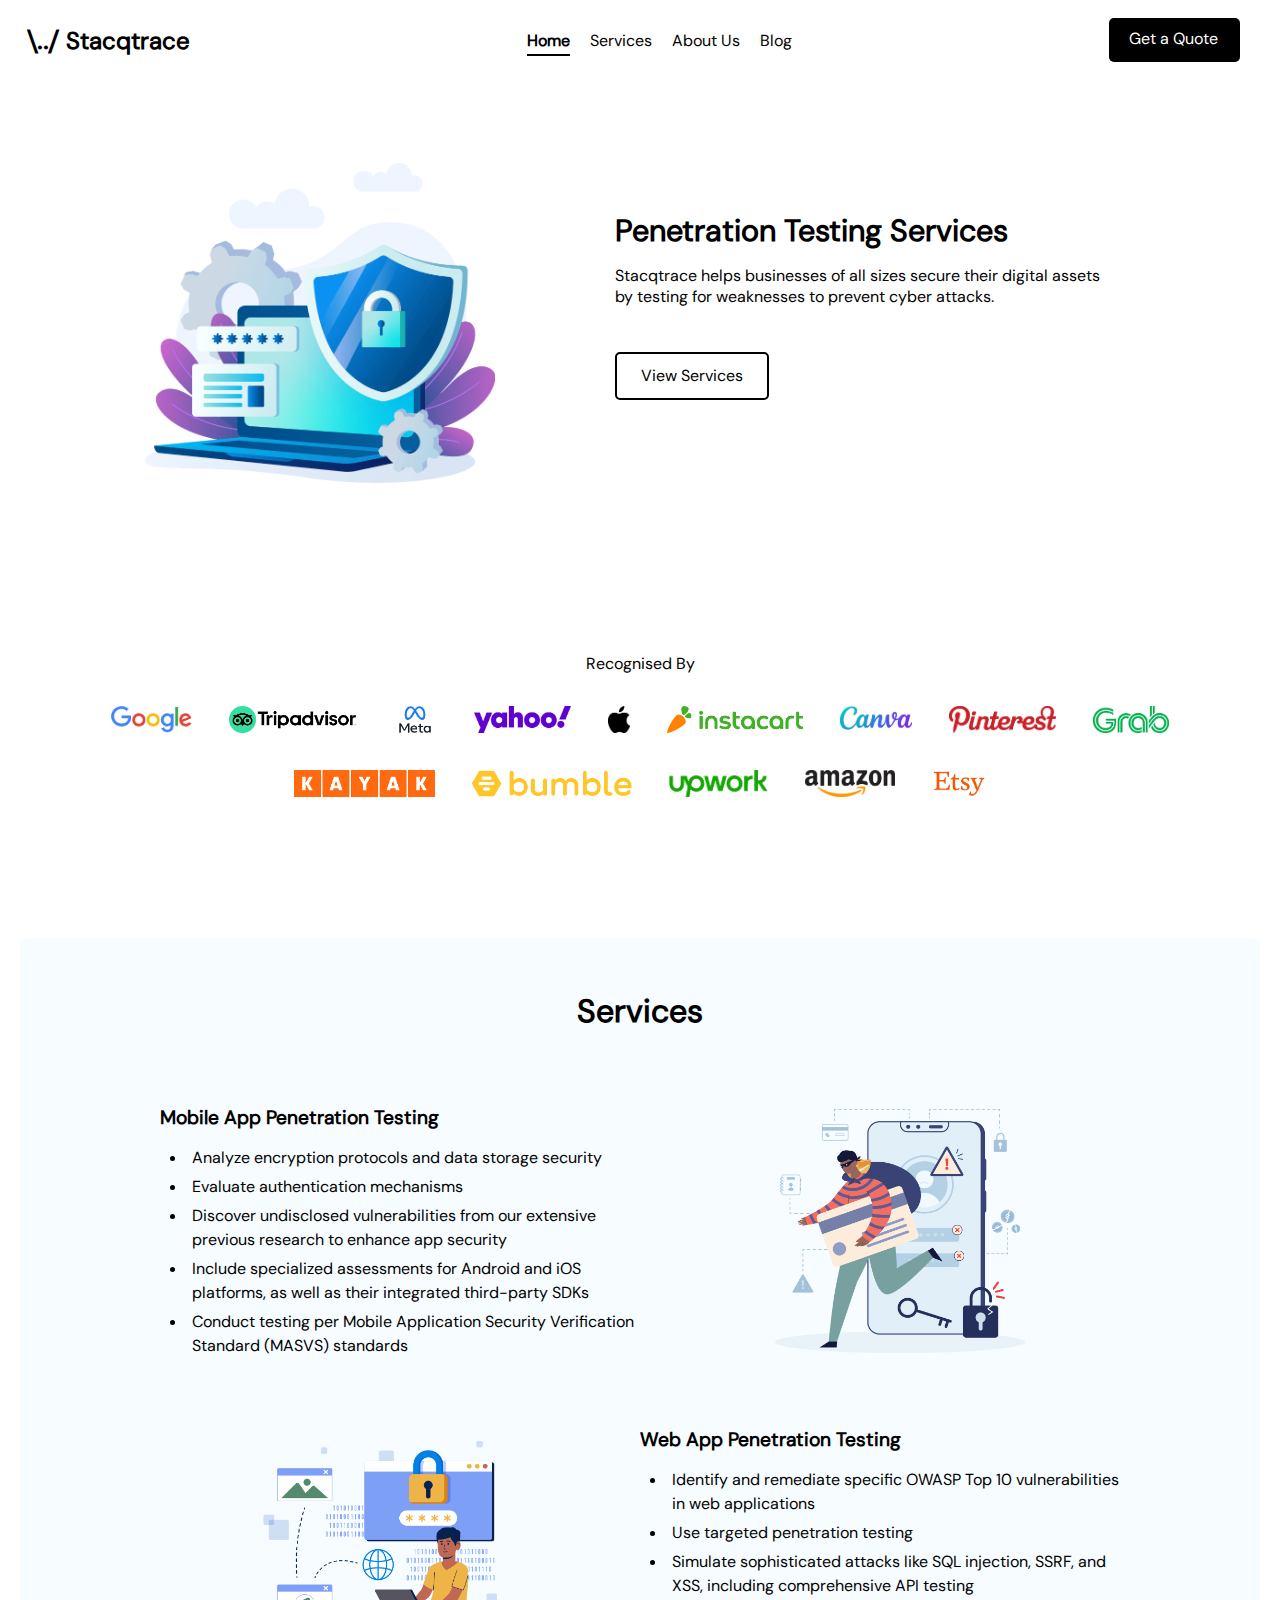
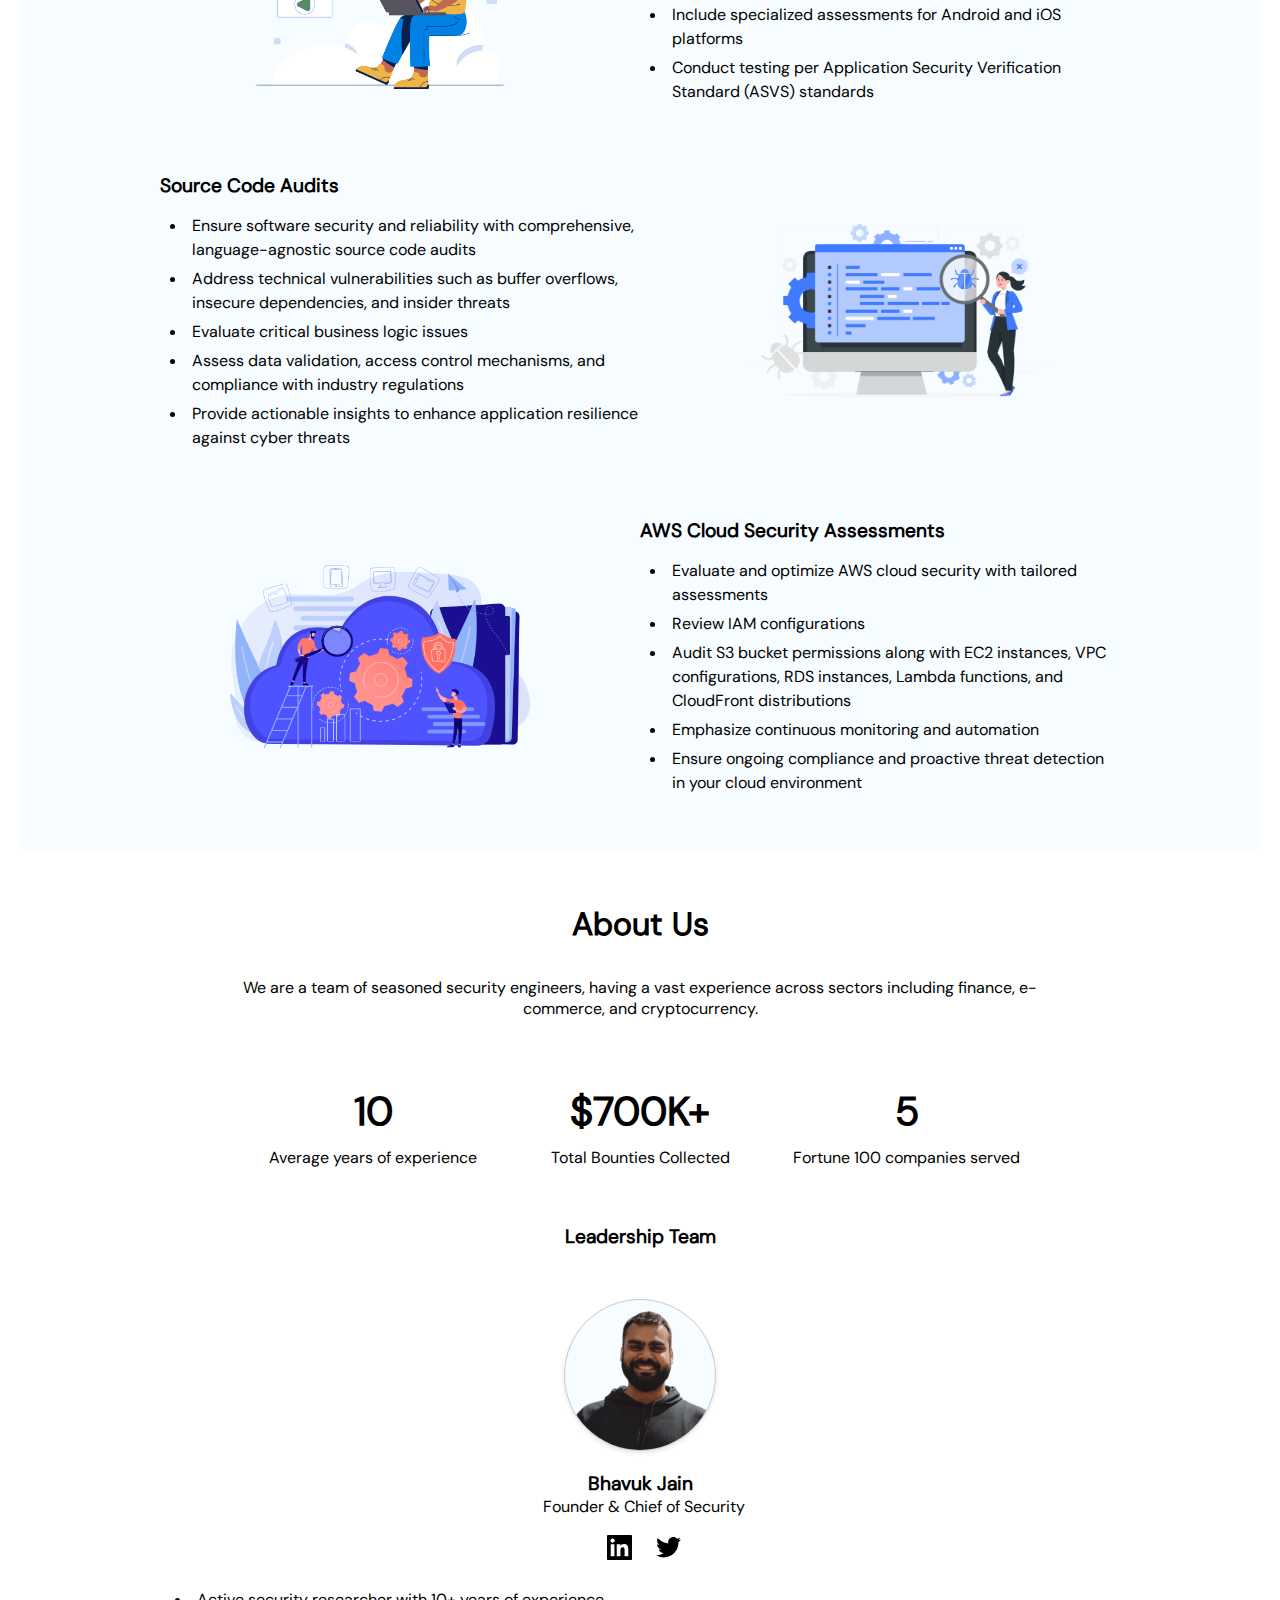
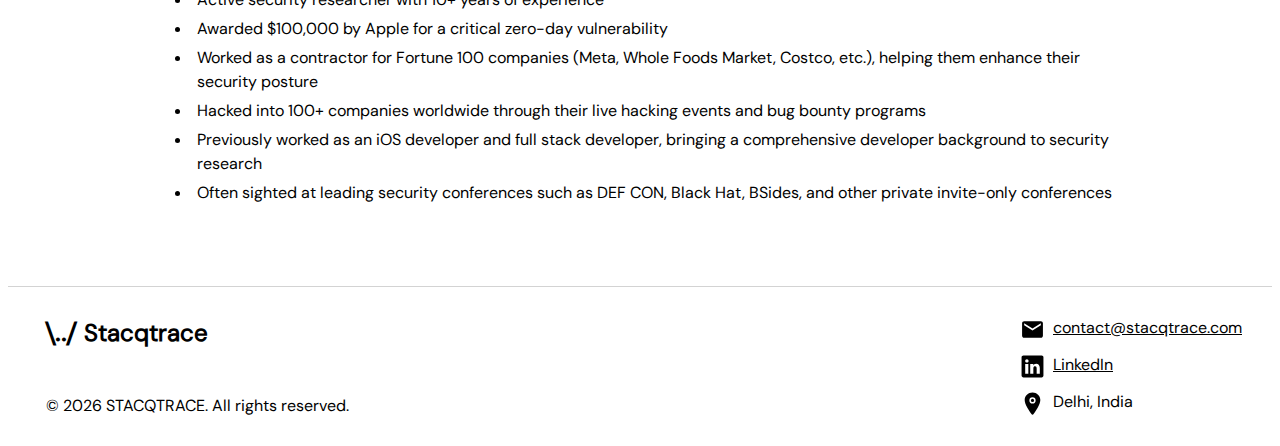
==== commit 076c0850: "fix" ====
--- a/index.html
+++ b/index.html
@@ -16,6 +16,6 @@
           <script
             id="gatsby-chunk-mapping"
           >
-            window.___chunkMapping="{\"app\":[\"/app-d6c2b1db101251c1ef9a.js\"],\"component---src-pages-404-js\":[\"/component---src-pages-404-js-f93b475869ee803fdf45.js\"],\"component---src-pages-index-js\":[\"/component---src-pages-index-js-ca25d5103711c7c858b1.js\"]}";
+            window.___chunkMapping="{\"app\":[\"/app-d6c2b1db101251c1ef9a.js\"],\"component---src-pages-404-js\":[\"/component---src-pages-404-js-f93b475869ee803fdf45.js\"],\"component---src-pages-index-js\":[\"/component---src-pages-index-js-4061af419bbe08094903.js\"]}";
           </script>
-        <script>window.___webpackCompilationHash="72d6d1ef9f973b331415";</script><script src="/webpack-runtime-b77c60c8c8200098e8f8.js" async></script><script src="/framework-36de6d2f741708e1e319.js" async></script><script src="/app-d6c2b1db101251c1ef9a.js" async></script><!-- slice-end id="_gatsby-scripts-1" --></body></html>+        <script>window.___webpackCompilationHash="2e7548f470c84631c038";</script><script src="/webpack-runtime-8c7a55a996d18e78557f.js" async></script><script src="/framework-36de6d2f741708e1e319.js" async></script><script src="/app-d6c2b1db101251c1ef9a.js" async></script><!-- slice-end id="_gatsby-scripts-1" --></body></html>